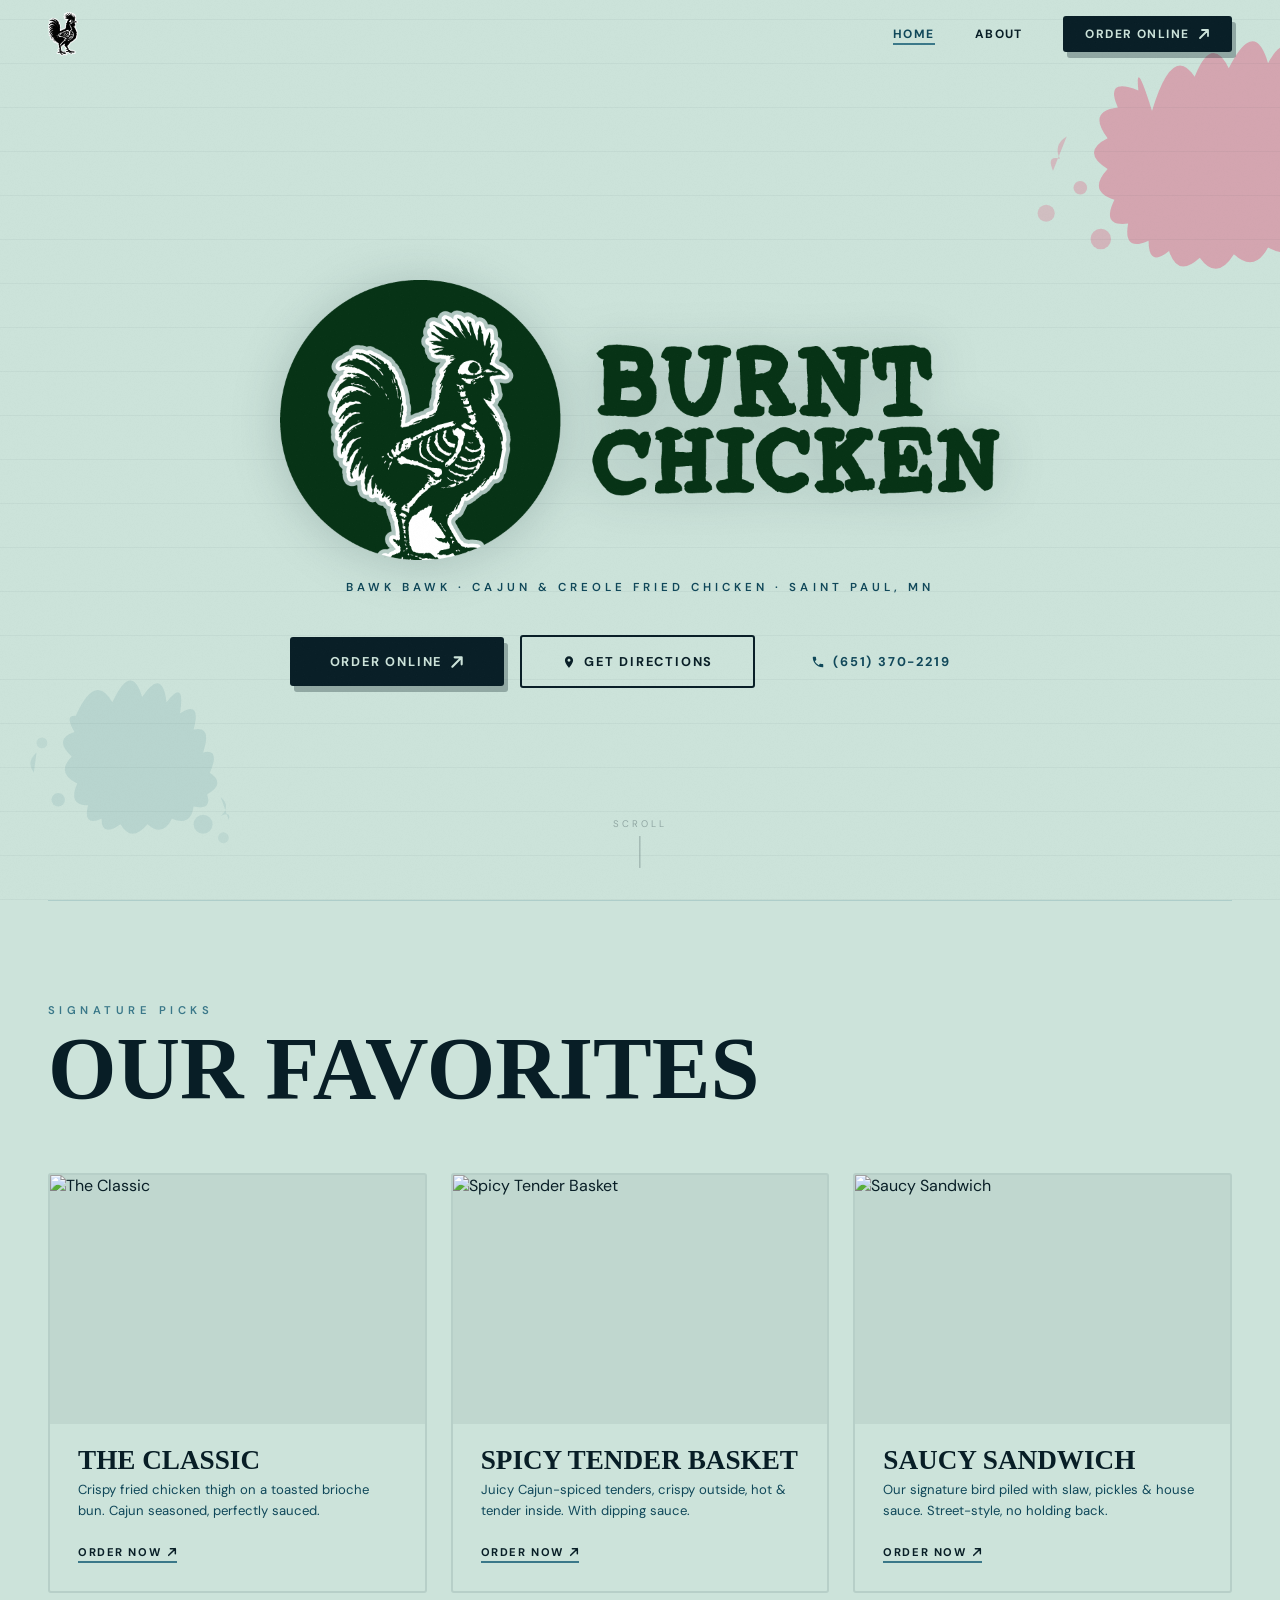
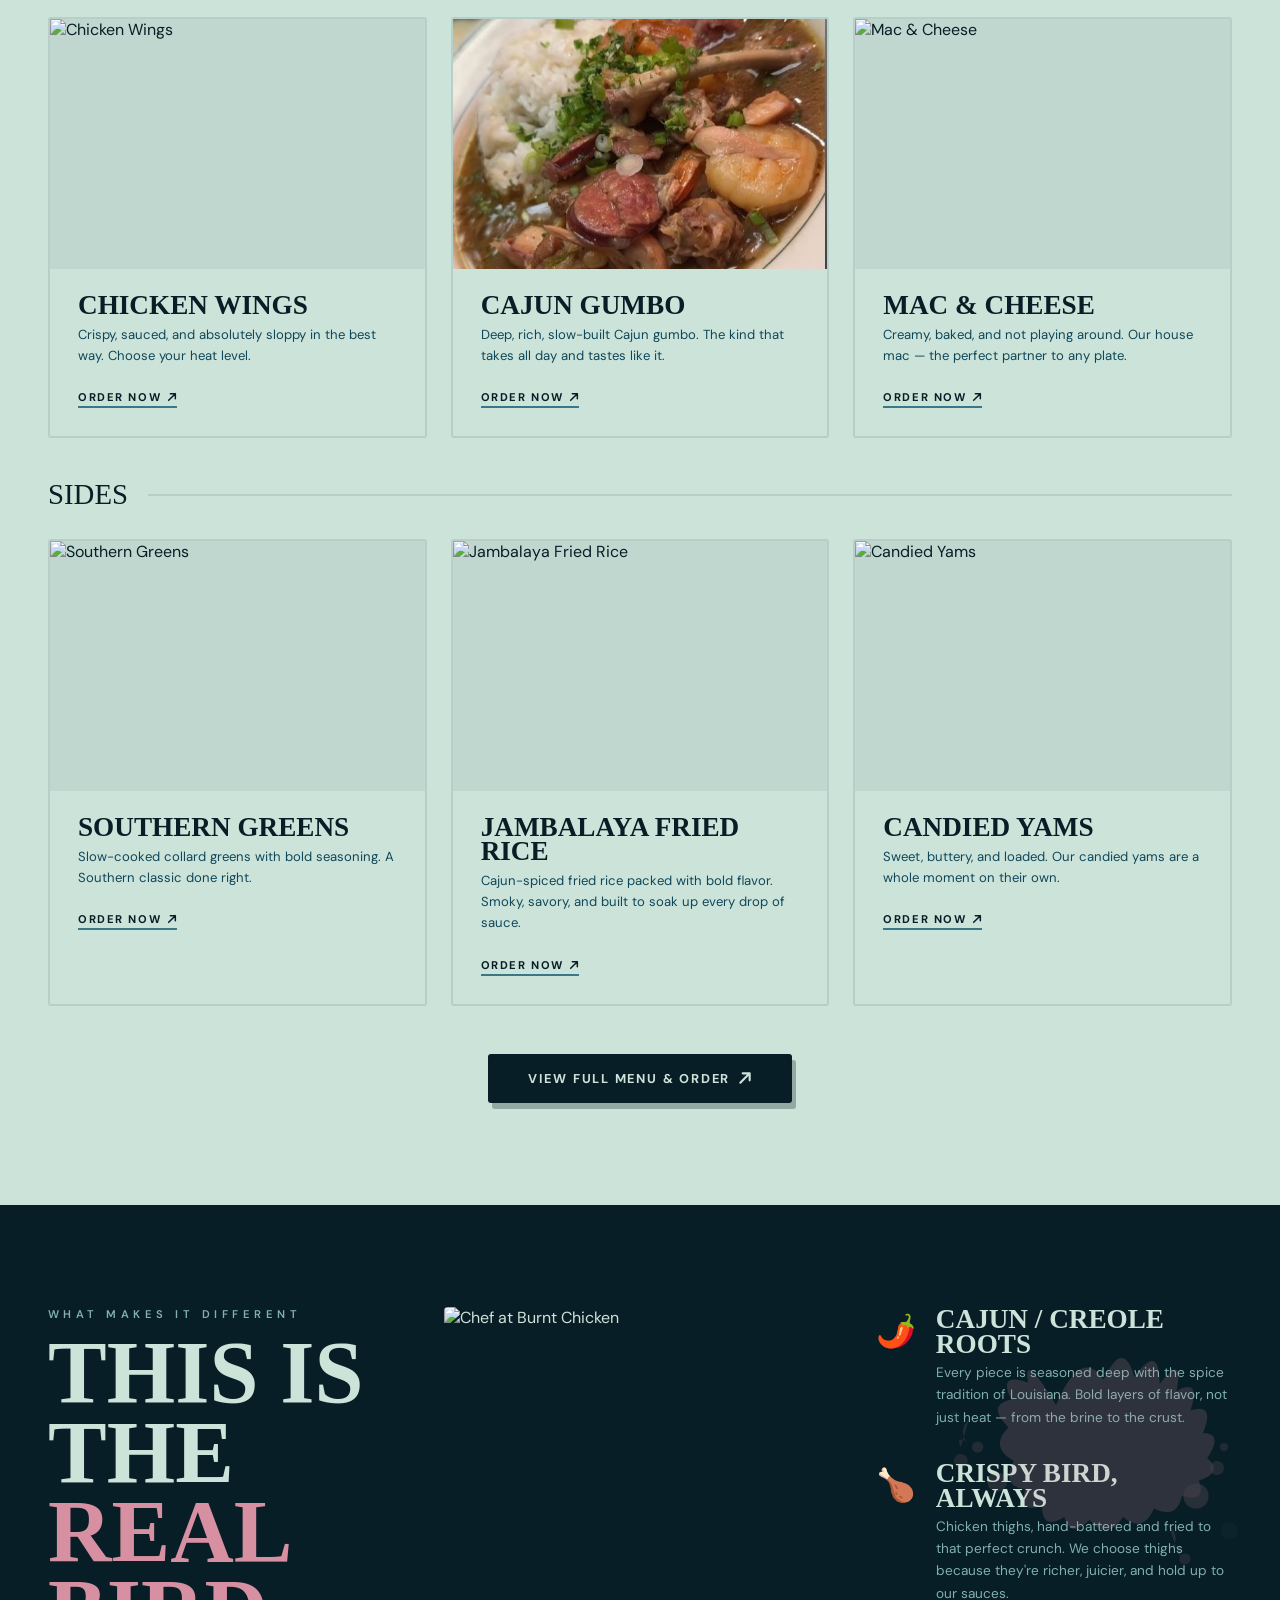
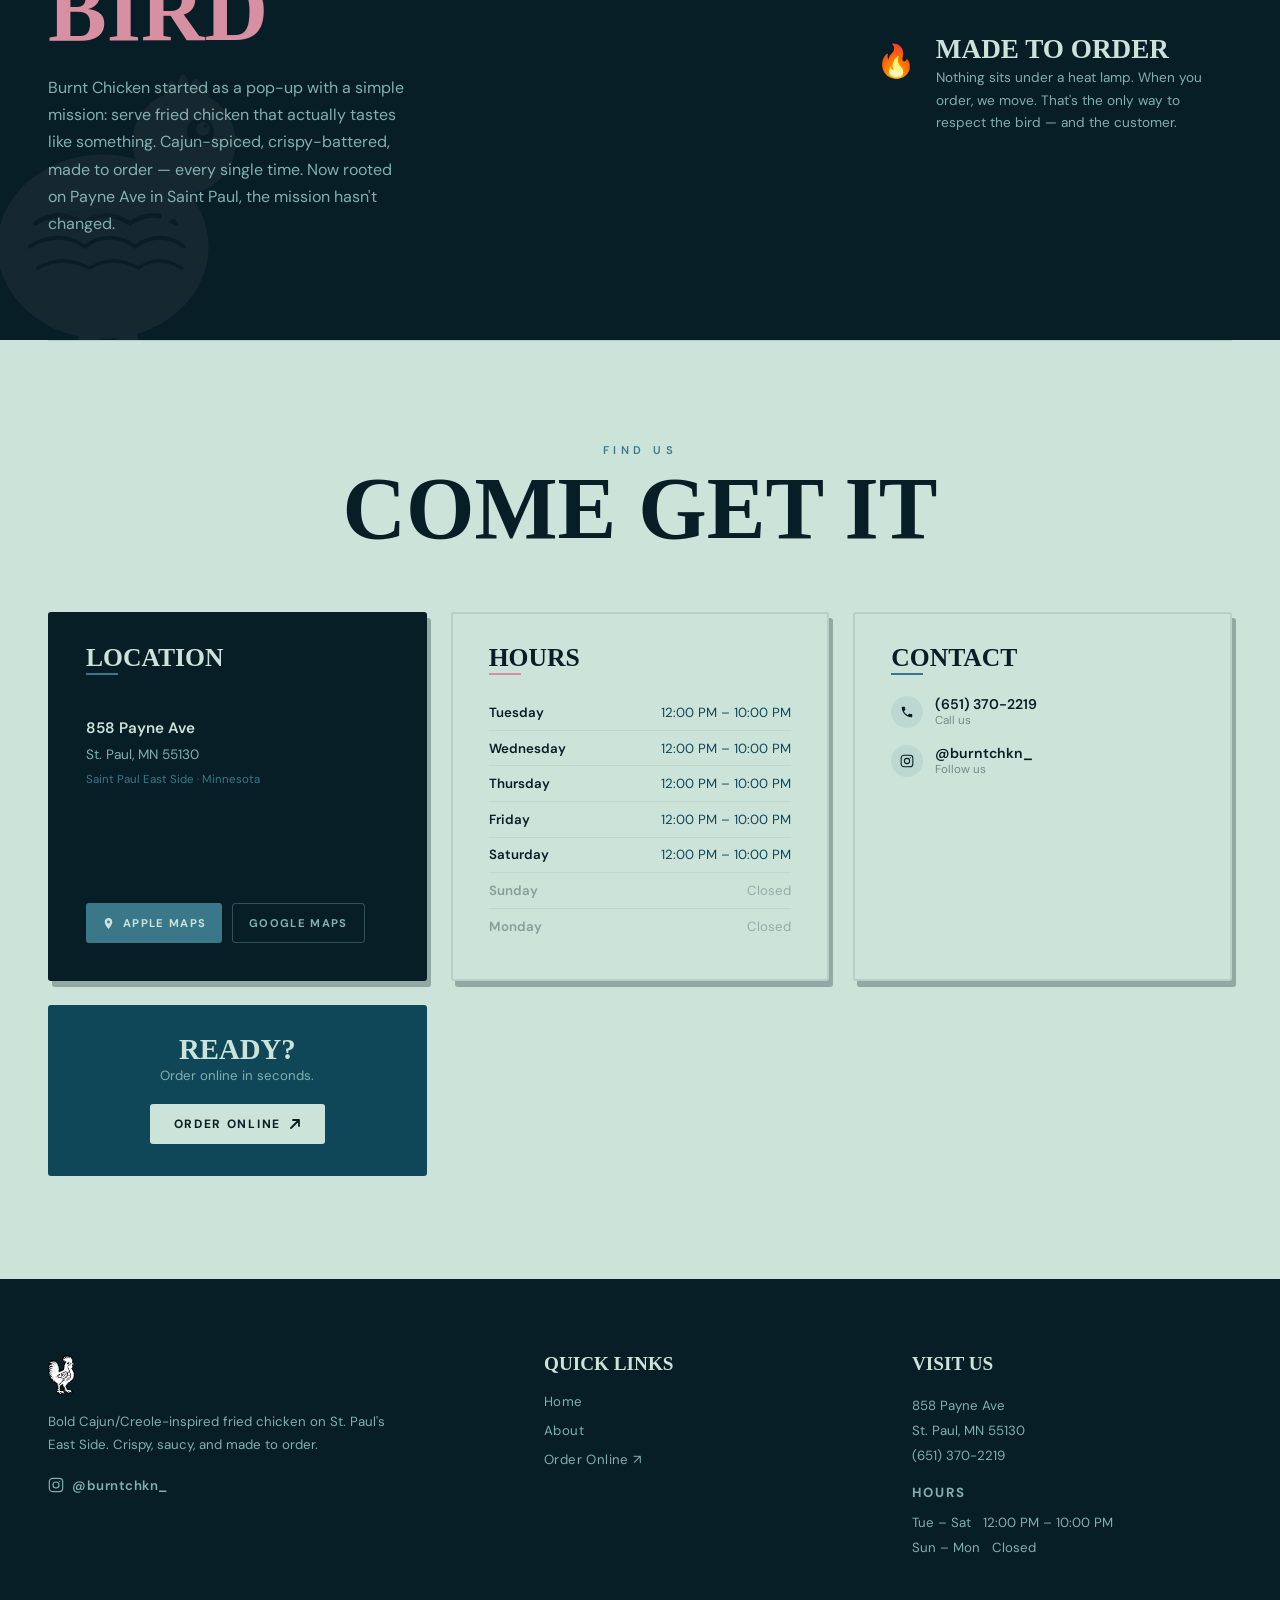
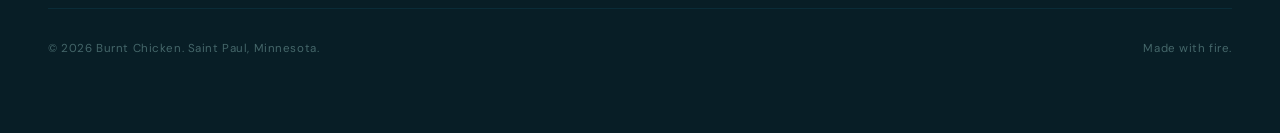
==== index.html @ 7e56224f "move site files to repo root for GitHub Pages Made-with: Cursor" ====
<!DOCTYPE html>
<html lang="en">
<head>
  <meta charset="UTF-8">
  <meta name="viewport" content="width=device-width, initial-scale=1.0">
  <title>Burnt Chicken | Cajun Fried Chicken | St. Paul, MN</title>
  <meta name="description" content="Burnt Chicken serves bold Cajun/Creole-inspired fried chicken, tenders &amp; sandwiches on Payne Ave in Saint Paul, Minnesota. Order online or visit Tue–Sat 12–10 PM.">
  <meta name="keywords" content="fried chicken St Paul, Cajun fried chicken Minnesota, Burnt Chicken restaurant, Payne Ave Saint Paul">
  <meta property="og:title" content="Burnt Chicken | St. Paul, MN">
  <meta property="og:description" content="Bold Cajun/Creole fried chicken, tenders &amp; sandwiches. Payne Ave, Saint Paul, MN. Tue–Sat 12–10 PM.">
  <meta property="og:type" content="website">
  <link rel="canonical" href="https://burntchicken.com/">
  <link rel="icon" href="brand/chicken-icon.svg" type="image/svg+xml">
  <link rel="stylesheet" href="css/styles.css">

  <!-- LocalBusiness structured data -->
  <script type="application/ld+json">
  {
    "@context": "https://schema.org",
    "@type": "Restaurant",
    "name": "Burnt Chicken",
    "description": "Bold Cajun/Creole-inspired fried chicken, tenders, and sandwiches in Saint Paul, Minnesota.",
    "url": "https://burntchicken.com",
    "telephone": "+16513702219",
    "address": {
      "@type": "PostalAddress",
      "streetAddress": "858 Payne Ave",
      "addressLocality": "Saint Paul",
      "addressRegion": "MN",
      "postalCode": "55130",
      "addressCountry": "US"
    },
    "openingHoursSpecification": [
      {
        "@type": "OpeningHoursSpecification",
        "dayOfWeek": ["Tuesday","Wednesday","Thursday","Friday","Saturday"],
        "opens": "12:00",
        "closes": "22:00"
      }
    ],
    "servesCuisine": ["Cajun","Creole","Fried Chicken","Southern"],
    "priceRange": "$$",
    "sameAs": ["https://www.instagram.com/burntchkn_/"],
    "hasMenu": "https://o.spoton.com/BL-3229-C4A0-83FE"
  }
  </script>
</head>
<body>

  <!-- ========================================================
       HEADER
       ======================================================== -->
  <header class="header" id="header">
    <div class="container header__inner">
      <a href="index.html" class="header__logo" aria-label="Burnt Chicken – Home">
        <img src="images/logo.png" alt="Burnt Chicken">
      </a>

      <nav class="header__nav" aria-label="Main navigation">
        <a href="index.html" class="active">Home</a>
        <a href="about.html">About</a>
        <a href="https://o.spoton.com/BL-3229-C4A0-83FE" target="_blank" rel="noopener noreferrer" class="btn btn--primary">
          Order Online
          <svg width="12" height="12" viewBox="0 0 12 12" fill="none" aria-hidden="true">
            <path d="M2 10L10 2M10 2H4M10 2V8" stroke="currentColor" stroke-width="1.8" stroke-linecap="round" stroke-linejoin="round"/>
          </svg>
        </a>
      </nav>

      <button class="header__toggle" id="menuToggle" aria-label="Open menu" aria-expanded="false">
        <span></span><span></span><span></span>
      </button>
    </div>

    <div class="header__mobile" id="mobileMenu" aria-hidden="true">
      <nav>
        <a href="index.html">Home</a>
        <a href="about.html">About</a>
        <a href="https://o.spoton.com/BL-3229-C4A0-83FE" target="_blank" rel="noopener noreferrer" class="btn btn--primary" style="justify-content:center;margin-top:.5rem;">
          Order Online
          <svg width="12" height="12" viewBox="0 0 12 12" fill="none" aria-hidden="true">
            <path d="M2 10L10 2M10 2H4M10 2V8" stroke="currentColor" stroke-width="1.8" stroke-linecap="round" stroke-linejoin="round"/>
          </svg>
        </a>
      </nav>
    </div>
  </header>


  <main>

    <!-- ======================================================
         HERO
         ====================================================== -->
    <section class="hero" id="hero">

      <!--
        OPTIONAL HERO BACKGROUND PHOTO:
        Replace images/hero-bg.svg with your own photo (hero-bg.jpg etc.)
        then uncomment the line below. Adjust opacity in styles.css (.hero__bg-photo).
      -->
      <!-- <img src="images/hero-bg.jpg" alt="" class="hero__bg-photo" aria-hidden="true"> -->

      <img src="brand/splatter-1.svg" alt="" class="hero__splatter-1" aria-hidden="true">
      <img src="brand/splatter-2.svg" alt="" class="hero__splatter-2" aria-hidden="true">
      <img src="brand/chicken-icon.svg" alt="" class="hero__watermark" id="heroWatermark" aria-hidden="true">

      <div class="hero__content">
        <h1 class="hero__headline" id="heroHeadline">
          <img
            src="images/logo%20with%20banner.PNG"
            alt="BURNT CHICKEN"
            class="hero__banner-img"
          >
        </h1>

        <p class="hero__tagline" id="heroTagline">
          Bawk Bawk &middot; Cajun &amp; Creole Fried Chicken &middot; Saint Paul, MN
        </p>

        <div class="hero__ctas" id="heroCtas">
          <a href="https://o.spoton.com/BL-3229-C4A0-83FE" target="_blank" rel="noopener noreferrer" class="btn btn--primary btn--lg">
            Order Online
            <svg width="14" height="14" viewBox="0 0 12 12" fill="none" aria-hidden="true">
              <path d="M2 10L10 2M10 2H4M10 2V8" stroke="currentColor" stroke-width="1.8" stroke-linecap="round" stroke-linejoin="round"/>
            </svg>
          </a>
          <a href="https://maps.apple.com/?address=858+Payne+Ave,+St+Paul,+MN+55130" target="_blank" rel="noopener noreferrer" class="btn btn--outline btn--lg">
            <svg width="14" height="14" viewBox="0 0 24 24" fill="none" aria-hidden="true">
              <path d="M12 2C8.13 2 5 5.13 5 9c0 5.25 7 13 7 13s7-7.75 7-13c0-3.87-3.13-7-7-7zm0 9.5c-1.38 0-2.5-1.12-2.5-2.5s1.12-2.5 2.5-2.5 2.5 1.12 2.5 2.5-1.12 2.5-2.5 2.5z" fill="currentColor"/>
            </svg>
            Get Directions
          </a>
          <a href="tel:+16513702219" class="btn btn--ghost btn--lg">
            <svg width="14" height="14" viewBox="0 0 24 24" fill="none" aria-hidden="true">
              <path d="M6.62 10.79c1.44 2.83 3.76 5.14 6.59 6.59l2.2-2.2c.27-.27.67-.36 1.02-.24 1.12.37 2.33.57 3.57.57.55 0 1 .45 1 1V20c0 .55-.45 1-1 1-9.39 0-17-7.61-17-17 0-.55.45-1 1-1h3.5c.55 0 1 .45 1 1 0 1.25.2 2.45.57 3.57.11.35.03.74-.25 1.02l-2.2 2.2z" fill="currentColor"/>
            </svg>
            (651) 370-2219
          </a>
        </div>
      </div>

      <div class="hero__scroll" aria-hidden="true">
        <span>Scroll</span>
        <div class="hero__scroll-line"></div>
      </div>
    </section>


    <!-- ======================================================
         FEATURED ITEMS
         ====================================================== -->
    <div class="section-sep"></div>
    <section class="featured" id="menu">
      <div class="container">
        <p class="section-label" id="featuredLabel">Signature Picks</p>
        <h2 class="section-title" id="featuredTitle">Our Favorites</h2>

        <div class="cards-grid" id="cardsGrid">

          <article class="item-card">
            <!--
              MENU PHOTO: Replace images/menu-classic.svg with your real photo.
              e.g. <img src="images/menu-classic.jpg" ...>
              When an image is present, the colour band and emoji hide automatically.
            -->
            <img src="images/sandwhich.jpeg" alt="The Classic" class="item-card__img">
            <div class="item-card__band" style="background:#0F4759"></div>
            <div class="item-card__body">
              <span class="item-card__emoji">🍗</span>
              <h3 class="item-card__name">The Classic</h3>
              <p class="item-card__desc">Crispy fried chicken thigh on a toasted brioche bun. Cajun seasoned, perfectly sauced.</p>
              <a href="https://o.spoton.com/BL-3229-C4A0-83FE" target="_blank" rel="noopener noreferrer" class="item-card__cta">
                Order Now
                <svg width="10" height="10" viewBox="0 0 12 12" fill="none" aria-hidden="true">
                  <path d="M2 10L10 2M10 2H4M10 2V8" stroke="currentColor" stroke-width="1.8" stroke-linecap="round" stroke-linejoin="round"/>
                </svg>
              </a>
            </div>
          </article>

          <article class="item-card">
            <!-- MENU PHOTO: Replace with images/menu-tenders.jpg -->
            <img src="images/tenders.JPG" alt="Spicy Tender Basket" class="item-card__img">
            <div class="item-card__band" style="background:#3A7889"></div>
            <div class="item-card__body">
              <span class="item-card__emoji">🔥</span>
              <h3 class="item-card__name">Spicy Tender Basket</h3>
              <p class="item-card__desc">Juicy Cajun-spiced tenders, crispy outside, hot &amp; tender inside. With dipping sauce.</p>
              <a href="https://o.spoton.com/BL-3229-C4A0-83FE" target="_blank" rel="noopener noreferrer" class="item-card__cta">
                Order Now
                <svg width="10" height="10" viewBox="0 0 12 12" fill="none" aria-hidden="true">
                  <path d="M2 10L10 2M10 2H4M10 2V8" stroke="currentColor" stroke-width="1.8" stroke-linecap="round" stroke-linejoin="round"/>
                </svg>
              </a>
            </div>
          </article>

          <article class="item-card">
            <!-- MENU PHOTO: Replace with images/menu-sandwich.jpg -->
            <img src="images/sandwhch.jpeg" alt="Saucy Sandwich" class="item-card__img">
            <div class="item-card__band" style="background:#081E26"></div>
            <div class="item-card__body">
              <span class="item-card__emoji">🥪</span>
              <h3 class="item-card__name">Saucy Sandwich</h3>
              <p class="item-card__desc">Our signature bird piled with slaw, pickles &amp; house sauce. Street-style, no holding back.</p>
              <a href="https://o.spoton.com/BL-3229-C4A0-83FE" target="_blank" rel="noopener noreferrer" class="item-card__cta">
                Order Now
                <svg width="10" height="10" viewBox="0 0 12 12" fill="none" aria-hidden="true">
                  <path d="M2 10L10 2M10 2H4M10 2V8" stroke="currentColor" stroke-width="1.8" stroke-linecap="round" stroke-linejoin="round"/>
                </svg>
              </a>
            </div>
          </article>

          <article class="item-card">
            <!-- MENU PHOTO: Replace with images/menu-combo.jpg -->
            <img src="images/chickenWings.JPG" alt="Chicken Wings" class="item-card__img">
            <div class="item-card__band" style="background:#81B0AE"></div>
            <div class="item-card__body">
              <span class="item-card__emoji">🍽️</span>
              <h3 class="item-card__name">Chicken Wings</h3>
              <p class="item-card__desc">Crispy, sauced, and absolutely sloppy in the best way. Choose your heat level.</p>
              <a href="https://o.spoton.com/BL-3229-C4A0-83FE" target="_blank" rel="noopener noreferrer" class="item-card__cta">
                Order Now
                <svg width="10" height="10" viewBox="0 0 12 12" fill="none" aria-hidden="true">
                  <path d="M2 10L10 2M10 2H4M10 2V8" stroke="currentColor" stroke-width="1.8" stroke-linecap="round" stroke-linejoin="round"/>
                </svg>
              </a>
            </div>
          </article>

          <article class="item-card">
            <!-- MENU PHOTO: Replace with images/menu-hot-honey.jpg -->
            <img src="images/gumbo.jpg" alt="Cajun Gumbo" class="item-card__img">
            <div class="item-card__band" style="background:#D790A2"></div>
            <div class="item-card__body">
              <span class="item-card__emoji">🍯</span>
              <h3 class="item-card__name">Cajun Gumbo</h3>
              <p class="item-card__desc">Deep, rich, slow-built Cajun gumbo. The kind that takes all day and tastes like it.</p>
              <a href="https://o.spoton.com/BL-3229-C4A0-83FE" target="_blank" rel="noopener noreferrer" class="item-card__cta">
                Order Now
                <svg width="10" height="10" viewBox="0 0 12 12" fill="none" aria-hidden="true">
                  <path d="M2 10L10 2M10 2H4M10 2V8" stroke="currentColor" stroke-width="1.8" stroke-linecap="round" stroke-linejoin="round"/>
                </svg>
              </a>
            </div>
          </article>

          <article class="item-card">
            <!-- MENU PHOTO: Replace with images/menu-cajun-bomb.jpg -->
            <img src="images/mac%20and%20cheese.JPG" alt="Mac & Cheese" class="item-card__img">
            <div class="item-card__band" style="background:#0F4759"></div>
            <div class="item-card__body">
              <span class="item-card__emoji">🧀</span>
              <h3 class="item-card__name">Mac &amp; Cheese</h3>
              <p class="item-card__desc">Creamy, baked, and not playing around. Our house mac — the perfect partner to any plate.</p>
              <a href="https://o.spoton.com/BL-3229-C4A0-83FE" target="_blank" rel="noopener noreferrer" class="item-card__cta">
                Order Now
                <svg width="10" height="10" viewBox="0 0 12 12" fill="none" aria-hidden="true">
                  <path d="M2 10L10 2M10 2H4M10 2V8" stroke="currentColor" stroke-width="1.8" stroke-linecap="round" stroke-linejoin="round"/>
                </svg>
              </a>
            </div>
          </article>

          <!-- ---- Sides divider ---- -->
          <div class="cards-divider">
            <span class="cards-divider__label">Sides</span>
            <div class="cards-divider__line"></div>
          </div>

          <article class="item-card">
            <img src="images/greens.jpeg" alt="Southern Greens" class="item-card__img">
            <div class="item-card__band" style="background:#3A7889"></div>
            <div class="item-card__body">
              <span class="item-card__emoji">🥬</span>
              <h3 class="item-card__name">Southern Greens</h3>
              <p class="item-card__desc">Slow-cooked collard greens with bold seasoning. A Southern classic done right.</p>
              <a href="https://o.spoton.com/BL-3229-C4A0-83FE" target="_blank" rel="noopener noreferrer" class="item-card__cta">
                Order Now
                <svg width="10" height="10" viewBox="0 0 12 12" fill="none" aria-hidden="true">
                  <path d="M2 10L10 2M10 2H4M10 2V8" stroke="currentColor" stroke-width="1.8" stroke-linecap="round" stroke-linejoin="round"/>
                </svg>
              </a>
            </div>
          </article>

          <article class="item-card">
            <img src="images/rice.JPG" alt="Jambalaya Fried Rice" class="item-card__img">
            <div class="item-card__band" style="background:#81B0AE"></div>
            <div class="item-card__body">
              <span class="item-card__emoji">🍚</span>
              <h3 class="item-card__name">Jambalaya Fried Rice</h3>
              <p class="item-card__desc">Cajun-spiced fried rice packed with bold flavor. Smoky, savory, and built to soak up every drop of sauce.</p>
              <a href="https://o.spoton.com/BL-3229-C4A0-83FE" target="_blank" rel="noopener noreferrer" class="item-card__cta">
                Order Now
                <svg width="10" height="10" viewBox="0 0 12 12" fill="none" aria-hidden="true">
                  <path d="M2 10L10 2M10 2H4M10 2V8" stroke="currentColor" stroke-width="1.8" stroke-linecap="round" stroke-linejoin="round"/>
                </svg>
              </a>
            </div>
          </article>

          <article class="item-card">
            <img src="images/yams.jpeg" alt="Candied Yams" class="item-card__img">
            <div class="item-card__band" style="background:#D790A2"></div>
            <div class="item-card__body">
              <span class="item-card__emoji">🍠</span>
              <h3 class="item-card__name">Candied Yams</h3>
              <p class="item-card__desc">Sweet, buttery, and loaded. Our candied yams are a whole moment on their own.</p>
              <a href="https://o.spoton.com/BL-3229-C4A0-83FE" target="_blank" rel="noopener noreferrer" class="item-card__cta">
                Order Now
                <svg width="10" height="10" viewBox="0 0 12 12" fill="none" aria-hidden="true">
                  <path d="M2 10L10 2M10 2H4M10 2V8" stroke="currentColor" stroke-width="1.8" stroke-linecap="round" stroke-linejoin="round"/>
                </svg>
              </a>
            </div>
          </article>

        </div>

        <div class="featured__cta-wrap">
          <a href="https://o.spoton.com/BL-3229-C4A0-83FE" target="_blank" rel="noopener noreferrer" class="btn btn--primary btn--lg">
            View Full Menu &amp; Order
            <svg width="14" height="14" viewBox="0 0 12 12" fill="none" aria-hidden="true">
              <path d="M2 10L10 2M10 2H4M10 2V8" stroke="currentColor" stroke-width="1.8" stroke-linecap="round" stroke-linejoin="round"/>
            </svg>
          </a>
        </div>
      </div>
    </section>


    <!-- ======================================================
         VIBE SECTION
         ====================================================== -->
    <section class="vibe" id="vibe">
      <img src="brand/splatter-3.svg" alt="" class="vibe__splatter" aria-hidden="true">
      <img src="brand/chicken-icon.svg" alt="" class="vibe__watermark" aria-hidden="true">

      <div class="container">
        <div class="vibe__grid">
          <!-- Left: text -->
          <div id="vibeLeft">
            <p class="section-label vibe__label">What Makes It Different</p>
            <h2 class="vibe__headline">
              This Is The<br><em>Real Bird</em>
            </h2>
            <p class="vibe__intro">
              Burnt Chicken started as a pop-up with a simple mission: serve fried chicken that
              actually tastes like something. Cajun-spiced, crispy-battered, made to order —
              every single time. Now rooted on Payne Ave in Saint Paul, the mission hasn't changed.
            </p>
          </div>

          <!-- Center: chef photo -->
          <div class="vibe__photo-wrap">
            <img
              src="images/chef2.JPG"
              alt="Chef at Burnt Chicken"
              class="vibe__photo"
            >
          </div>

          <!-- Right: feature items -->
          <div class="vibe__items" id="vibeItems">
            <div class="vibe__item">
              <span class="vibe__item-icon">🌶️</span>
              <div>
                <h3 class="vibe__item-title">Cajun / Creole Roots</h3>
                <p class="vibe__item-text">Every piece is seasoned deep with the spice tradition of Louisiana. Bold layers of flavor, not just heat — from the brine to the crust.</p>
              </div>
            </div>
            <div class="vibe__item">
              <span class="vibe__item-icon">🍗</span>
              <div>
                <h3 class="vibe__item-title">Crispy Bird, Always</h3>
                <p class="vibe__item-text">Chicken thighs, hand-battered and fried to that perfect crunch. We choose thighs because they're richer, juicier, and hold up to our sauces.</p>
              </div>
            </div>
            <div class="vibe__item">
              <span class="vibe__item-icon">🔥</span>
              <div>
                <h3 class="vibe__item-title">Made to Order</h3>
                <p class="vibe__item-text">Nothing sits under a heat lamp. When you order, we move. That's the only way to respect the bird — and the customer.</p>
              </div>
            </div>
          </div>
        </div>
      </div>
    </section>


    <!-- ======================================================
         LOCATION / HOURS / CONTACT
         ====================================================== -->
    <div class="section-sep"></div>
    <section class="location" id="location">
      <div class="container">
        <div class="location__title-wrap" id="locationTitle">
          <p class="section-label">Find Us</p>
          <h2 class="section-title">Come Get It</h2>
        </div>

        <div class="location__grid" id="locationGrid">

          <!-- Address card -->
          <div class="loc-card loc-card--dark">
            <div>
              <h3 class="loc-card__title">Location</h3>
              <div class="loc-card__rule" style="background:var(--teal)"></div>
            </div>
            <address>
              <p class="bold">858 Payne Ave</p>
              <p>St. Paul, MN 55130</p>
              <small>Saint Paul East Side &middot; Minnesota</small>
            </address>
            <div class="loc-card__map-btns">
              <a href="https://maps.apple.com/?address=858+Payne+Ave,+St+Paul,+MN+55130" target="_blank" rel="noopener noreferrer" class="map-btn map-btn--teal">
                <svg width="13" height="13" viewBox="0 0 24 24" fill="none" aria-hidden="true">
                  <path d="M12 2C8.13 2 5 5.13 5 9c0 5.25 7 13 7 13s7-7.75 7-13c0-3.87-3.13-7-7-7zm0 9.5c-1.38 0-2.5-1.12-2.5-2.5s1.12-2.5 2.5-2.5 2.5 1.12 2.5 2.5-1.12 2.5-2.5 2.5z" fill="currentColor"/>
                </svg>
                Apple Maps
              </a>
              <a href="https://www.google.com/maps/search/858+Payne+Ave+St+Paul+MN+55130" target="_blank" rel="noopener noreferrer" class="map-btn map-btn--outline">
                Google Maps
              </a>
            </div>
          </div>

          <!-- Hours card -->
          <div class="loc-card">
            <h3 class="loc-card__title">Hours</h3>
            <div class="loc-card__rule loc-card__rule--pink"></div>
            <ul class="hours-list">
              <li><span class="day">Tuesday</span>    <span class="time">12:00 PM – 10:00 PM</span></li>
              <li><span class="day">Wednesday</span>  <span class="time">12:00 PM – 10:00 PM</span></li>
              <li><span class="day">Thursday</span>   <span class="time">12:00 PM – 10:00 PM</span></li>
              <li><span class="day">Friday</span>     <span class="time">12:00 PM – 10:00 PM</span></li>
              <li><span class="day">Saturday</span>   <span class="time">12:00 PM – 10:00 PM</span></li>
              <li><span class="day closed">Sunday</span>   <span class="time closed">Closed</span></li>
              <li><span class="day closed">Monday</span>   <span class="time closed">Closed</span></li>
            </ul>
          </div>

          <!-- Contact + Order CTA -->
          <div class="location__col-right">
            <div class="loc-card">
              <h3 class="loc-card__title">Contact</h3>
              <div class="loc-card__rule loc-card__rule--teal"></div>
              <div class="contact-links">
                <a href="tel:+16513702219" class="contact-link">
                  <span class="contact-link__icon">
                    <svg width="14" height="14" viewBox="0 0 24 24" fill="none" aria-hidden="true">
                      <path d="M6.62 10.79c1.44 2.83 3.76 5.14 6.59 6.59l2.2-2.2c.27-.27.67-.36 1.02-.24 1.12.37 2.33.57 3.57.57.55 0 1 .45 1 1V20c0 .55-.45 1-1 1-9.39 0-17-7.61-17-17 0-.55.45-1 1-1h3.5c.55 0 1 .45 1 1 0 1.25.2 2.45.57 3.57.11.35.03.74-.25 1.02l-2.2 2.2z" fill="currentColor"/>
                    </svg>
                  </span>
                  <div>
                    <p class="contact-link__name">(651) 370-2219</p>
                    <p class="contact-link__sub">Call us</p>
                  </div>
                </a>
                <a href="https://www.instagram.com/burntchkn_/" target="_blank" rel="noopener noreferrer" class="contact-link contact-link--ig">
                  <span class="contact-link__icon">
                    <svg width="14" height="14" viewBox="0 0 24 24" fill="none" aria-hidden="true">
                      <rect x="2" y="2" width="20" height="20" rx="5" stroke="currentColor" stroke-width="1.8"/>
                      <circle cx="12" cy="12" r="4.5" stroke="currentColor" stroke-width="1.8"/>
                      <circle cx="17.5" cy="6.5" r="1" fill="currentColor"/>
                    </svg>
                  </span>
                  <div>
                    <p class="contact-link__name">@burntchkn_</p>
                    <p class="contact-link__sub">Follow us</p>
                  </div>
                </a>
              </div>
            </div>

            <div class="ready-card">
              <h3>Ready?</h3>
              <p>Order online in seconds.</p>
              <a href="https://o.spoton.com/BL-3229-C4A0-83FE" target="_blank" rel="noopener noreferrer" class="btn--paper">
                Order Online
                <svg width="12" height="12" viewBox="0 0 12 12" fill="none" aria-hidden="true">
                  <path d="M2 10L10 2M10 2H4M10 2V8" stroke="currentColor" stroke-width="1.8" stroke-linecap="round" stroke-linejoin="round"/>
                </svg>
              </a>
            </div>
          </div>

        </div>
      </div>
    </section>

  </main>


  <!-- ========================================================
       FOOTER
       ======================================================== -->
  <footer class="footer">
    <div class="container">
      <div class="footer__grid">
        <!-- Brand -->
        <div>
          <div class="footer__logo">
            <img src="images/logo.png" alt="Burnt Chicken" style="filter:invert(1);height:40px;width:auto;max-width:120px;">
          </div>
          <p class="footer__desc">Bold Cajun/Creole-inspired fried chicken on St. Paul's East Side. Crispy, saucy, and made to order.</p>
          <a href="https://www.instagram.com/burntchkn_/" target="_blank" rel="noopener noreferrer" class="footer__ig">
            <svg width="16" height="16" viewBox="0 0 24 24" fill="none" aria-hidden="true">
              <rect x="2" y="2" width="20" height="20" rx="5" stroke="currentColor" stroke-width="1.8"/>
              <circle cx="12" cy="12" r="4.5" stroke="currentColor" stroke-width="1.8"/>
              <circle cx="17.5" cy="6.5" r="1" fill="currentColor"/>
            </svg>
            @burntchkn_
          </a>
        </div>

        <!-- Quick Links -->
        <div>
          <h3 class="footer__col-title">Quick Links</h3>
          <nav class="footer__links">
            <a href="index.html">Home</a>
            <a href="about.html">About</a>
            <a href="https://o.spoton.com/BL-3229-C4A0-83FE" target="_blank" rel="noopener noreferrer">Order Online ↗</a>
          </nav>
        </div>

        <!-- Visit Us -->
        <div>
          <h3 class="footer__col-title">Visit Us</h3>
          <address class="footer__address">
            <p>858 Payne Ave</p>
            <p>St. Paul, MN 55130</p>
            <p><a href="tel:+16513702219">(651) 370-2219</a></p>
            <p class="footer__hours-label">Hours</p>
            <p>Tue – Sat &nbsp; 12:00 PM – 10:00 PM</p>
            <p>Sun – Mon &nbsp; Closed</p>
          </address>
        </div>
      </div>

      <div class="footer__bottom">
        <p>&copy; <span id="year"></span> Burnt Chicken. Saint Paul, Minnesota.</p>
        <p>Made with fire.</p>
      </div>
    </div>
  </footer>


  <!-- Mobile sticky Order CTA (hidden on desktop via CSS) -->
  <div class="sticky-order" id="stickyOrder">
    <a href="https://o.spoton.com/BL-3229-C4A0-83FE" target="_blank" rel="noopener noreferrer">
      Order Online
      <svg width="14" height="14" viewBox="0 0 12 12" fill="none" aria-hidden="true">
        <path d="M2 10L10 2M10 2H4M10 2V8" stroke="currentColor" stroke-width="1.8" stroke-linecap="round" stroke-linejoin="round"/>
      </svg>
    </a>
  </div>


  <!-- Scripts (CDN) -->
  <script src="https://cdnjs.cloudflare.com/ajax/libs/gsap/3.12.5/gsap.min.js"></script>
  <script src="https://cdnjs.cloudflare.com/ajax/libs/gsap/3.12.5/ScrollTrigger.min.js"></script>
  <script src="https://cdn.jsdelivr.net/npm/lenis@1.1.14/dist/lenis.min.js"></script>
  <script src="js/main.js"></script>

</body>
</html>
---- css/styles.css ----
/* ============================================================
   BURNT CHICKEN — styles.css
   Brand palette, base styles, all components
   ============================================================ */

@import url('https://fonts.googleapis.com/css2?family=Permanent+Marker&family=DM+Sans:wght@400;500;600;700&display=swap');

/* ---- Tokens ------------------------------------------------ */
:root {
  --ink:        #081E26;
  --paper:      #CCE3DA;
  --teal-light: #81B0AE;
  --teal:       #3A7889;
  --teal-dark:  #0F4759;
  --pink:       #D790A2;

  --font-display: 'Permanent Marker', cursive;
  --font-sans:    'DM Sans', system-ui, sans-serif;

  --shadow-sm:  4px 6px 0 rgba(8,30,38,.30);
  --shadow-md:  6px 8px 0 rgba(8,30,38,.22);

  --radius:     3px;
  --max-w:      1280px;
  --ease:       cubic-bezier(.25,.46,.45,.94);
}

/* ---- Reset ------------------------------------------------- */
*, *::before, *::after { box-sizing: border-box; margin: 0; padding: 0; }
html { scroll-behavior: auto; }
img, svg { display: block; max-width: 100%; }
a { color: inherit; text-decoration: none; }
ul { list-style: none; }
address { font-style: normal; }
button { border: none; background: none; cursor: pointer; font: inherit; }

/* ---- Base -------------------------------------------------- */
body {
  background-color: var(--paper);
  color: var(--ink);
  font-family: var(--font-sans);
  -webkit-font-smoothing: antialiased;
  overflow-x: hidden;
  position: relative;
}

/* Paper grain overlay */
body::before {
  content: '';
  position: fixed;
  inset: 0;
  background-image: url("data:image/svg+xml,%3Csvg xmlns='http://www.w3.org/2000/svg' width='300' height='300'%3E%3Cfilter id='n'%3E%3CfeTurbulence type='fractalNoise' baseFrequency='.85' numOctaves='4' stitchTiles='stitch'/%3E%3CfeColorMatrix type='saturate' values='0'/%3E%3C/filter%3E%3Crect width='300' height='300' filter='url(%23n)' opacity='.04'/%3E%3C/svg%3E");
  background-repeat: repeat;
  pointer-events: none;
  z-index: 9999;
  opacity: .5;
}

h1, h2, h3, h4 {
  font-family: var(--font-display);
  text-transform: uppercase;
  line-height: .9;
}

/* ---- Layout helpers --------------------------------------- */
.container {
  width: 100%;
  max-width: var(--max-w);
  margin-inline: auto;
  padding-inline: clamp(1.5rem, 5vw, 3rem);
}

.section-sep {
  height: 1px;
  background: rgba(58,120,137,.2);
  margin-inline: clamp(1.5rem, 5vw, 3rem);
}

/* ---- Scrollbar -------------------------------------------- */
::-webkit-scrollbar { width: 8px; }
::-webkit-scrollbar-track { background: var(--paper); }
::-webkit-scrollbar-thumb { background: var(--teal); border-radius: 4px; }
::-webkit-scrollbar-thumb:hover { background: var(--teal-dark); }

/* ---- Reduced-motion --------------------------------------- */
@media (prefers-reduced-motion: reduce) {
  *, *::before, *::after {
    animation-duration: .01ms !important;
    transition-duration: .01ms !important;
  }
}

/* ============================================================
   HEADER
   ============================================================ */
.header {
  position: fixed;
  top: 0; left: 0; right: 0;
  z-index: 100;
  transition: background .3s var(--ease), box-shadow .3s var(--ease);
}
.header.scrolled {
  background: rgba(204,227,218,.96);
  backdrop-filter: blur(8px);
  box-shadow: var(--shadow-sm);
  border-bottom: 1px solid rgba(58,120,137,.18);
}
.header__inner {
  display: flex;
  align-items: center;
  justify-content: space-between;
  height: 68px;
}
.header__logo {
  display: flex;
  align-items: center;
  gap: .75rem;
  flex-shrink: 0;
}
.header__logo img {
  height: 44px;
  width: auto;
  max-width: 140px;
  object-fit: contain;
  transition: transform .3s var(--ease);
}
.header__logo:hover img { transform: rotate(-6deg); }
.header__logo-text {
  font-family: var(--font-display);
  font-size: 1.3rem;
  color: var(--ink);
  text-transform: uppercase;
}
.header__nav {
  display: flex;
  align-items: center;
  gap: 2.5rem;
}
.header__nav a {
  font-family: var(--font-sans);
  font-weight: 700;
  font-size: .75rem;
  letter-spacing: .12em;
  text-transform: uppercase;
  color: var(--ink);
  position: relative;
  transition: color .2s;
}
.header__nav a::after {
  content: '';
  position: absolute;
  bottom: -3px; left: 0;
  height: 2px;
  width: 0;
  background: var(--teal);
  transition: width .2s var(--ease);
}
.header__nav a:hover { color: var(--teal); }
.header__nav a:hover::after,
.header__nav a.active::after { width: 100%; }
.header__nav a.active { color: var(--teal-dark); }

/* Prevent nav-link overrides from leaking into the CTA button */
.header__nav .btn--primary {
  color: var(--paper);
}
.header__nav .btn--primary::after {
  display: none;
}

/* Toggle */
.header__toggle {
  display: none;
  flex-direction: column;
  gap: 5px;
  padding: .5rem;
}
.header__toggle span {
  display: block;
  width: 24px;
  height: 2px;
  background: var(--ink);
  transition: transform .3s, opacity .3s;
}
.header__toggle.open span:nth-child(1) { transform: rotate(45deg) translate(5px,5px); }
.header__toggle.open span:nth-child(2) { opacity: 0; }
.header__toggle.open span:nth-child(3) { transform: rotate(-45deg) translate(5px,-5px); }

/* Mobile menu */
.header__mobile {
  background: rgba(204,227,218,.98);
  backdrop-filter: blur(8px);
  border-top: 1px solid rgba(58,120,137,.18);
  overflow: hidden;
  max-height: 0;
  transition: max-height .35s var(--ease);
}
.header__mobile.open { max-height: 320px; }
.header__mobile nav {
  display: flex;
  flex-direction: column;
  gap: 1rem;
  padding: 1.5rem clamp(1.5rem, 5vw, 3rem);
}
.header__mobile nav a {
  font-weight: 700;
  font-size: .875rem;
  letter-spacing: .1em;
  text-transform: uppercase;
  color: var(--ink);
  transition: color .2s;
}
.header__mobile nav a:hover { color: var(--teal); }

/* ---- Button base ------------------------------------------ */
.btn {
  display: inline-flex;
  align-items: center;
  gap: .5rem;
  font-family: var(--font-sans);
  font-weight: 700;
  font-size: .75rem;
  letter-spacing: .14em;
  text-transform: uppercase;
  border-radius: var(--radius);
  transition: background .2s, transform .2s, box-shadow .2s, color .2s, border-color .2s;
  cursor: pointer;
  white-space: nowrap;
}
.btn:active { transform: translateY(0) !important; }

.btn--primary {
  background: var(--ink);
  color: var(--paper);
  padding: .65rem 1.4rem;
  box-shadow: var(--shadow-sm);
}
.btn--primary:hover {
  background: var(--teal-dark);
  transform: translateY(-2px);
  box-shadow: var(--shadow-md);
}

.btn--outline {
  background: transparent;
  color: var(--ink);
  border: 2px solid var(--ink);
  padding: .6rem 1.4rem;
}
.btn--outline:hover {
  background: var(--ink);
  color: var(--paper);
  transform: translateY(-2px);
}

.btn--ghost {
  background: transparent;
  color: var(--teal-dark);
  padding: .6rem 1rem;
}
.btn--ghost:hover { color: var(--teal); }

.btn--lg {
  font-size: .8rem;
  padding: 1rem 2.5rem;
}

.btn svg { flex-shrink: 0; }

/* ============================================================
   HERO
   ============================================================ */
.hero {
  position: relative;
  min-height: 100svh;
  display: flex;
  flex-direction: column;
  align-items: center;
  justify-content: center;
  overflow: hidden;
  background: var(--paper);
  padding-top: 68px;
}

/* Horizontal rule grain lines */
.hero::after {
  content: '';
  position: absolute;
  inset: 0;
  pointer-events: none;
  background-image: repeating-linear-gradient(
    0deg,
    rgba(8,30,38,.04) 0, rgba(8,30,38,.04) 1px,
    transparent 1px, transparent 44px
  );
}

.hero__splatter-1 {
  position: absolute;
  top: 0; right: 0;
  width: clamp(18rem,40vw,32rem);
  aspect-ratio: 1;
  pointer-events: none;
  transform: translate(25%, -15%);
}
.hero__splatter-2 {
  position: absolute;
  bottom: 0; left: 0;
  width: clamp(14rem,30vw,22rem);
  aspect-ratio: 1;
  pointer-events: none;
  transform: translate(-25%, 10%);
  opacity: .65;
}
.hero__watermark {
  position: absolute;
  top: 88px; left: clamp(1.5rem,5vw,3rem);
  width: 88px;
  aspect-ratio: 1;
  opacity: .1;
  pointer-events: none;
  display: none;
}

.hero__content {
  position: relative;
  z-index: 2;
  text-align: center;
  padding-inline: 1.5rem;
  max-width: 900px;
  width: 100%;
}
.hero__icon {
  width: clamp(5rem,12vw,8rem);
  aspect-ratio: 1;
  margin: 0 auto 1.5rem;
  object-fit: contain;
}
.hero__headline {
  font-size: clamp(4rem,16vw,12rem);
  letter-spacing: -.02em;
  color: var(--ink);
  line-height: .88;
  margin-bottom: 1.25rem;
}
.hero__tagline {
  font-family: var(--font-sans);
  font-weight: 600;
  font-size: clamp(.65rem,.9vw,.8rem);
  letter-spacing: .35em;
  text-transform: uppercase;
  color: var(--teal-dark);
  margin-bottom: 2.5rem;
}
.hero__ctas {
  display: flex;
  flex-wrap: wrap;
  align-items: center;
  justify-content: center;
  gap: 1rem;
}

/* Scroll hint */
.hero__scroll {
  position: absolute;
  bottom: 2rem;
  left: 50%;
  transform: translateX(-50%);
  display: flex;
  flex-direction: column;
  align-items: center;
  gap: .4rem;
  opacity: .3;
  pointer-events: none;
}
.hero__scroll span {
  font-family: var(--font-sans);
  font-size: .6rem;
  letter-spacing: .3em;
  text-transform: uppercase;
  color: var(--ink);
}
.hero__scroll-line {
  width: 1px;
  height: 2rem;
  background: var(--ink);
  animation: scrollBounce 1.6s ease-in-out infinite;
}
@keyframes scrollBounce {
  0%,100% { transform: scaleY(1); opacity: .5; }
  50%     { transform: scaleY(.5); opacity: 1; }
}

/* ============================================================
   FEATURED ITEMS
   ============================================================ */
.featured {
  position: relative;
  padding-block: clamp(4rem, 8vw, 7rem);
  background: var(--paper);
}
.section-label {
  font-family: var(--font-sans);
  font-weight: 600;
  font-size: .7rem;
  letter-spacing: .4em;
  text-transform: uppercase;
  color: var(--teal);
  margin-bottom: .75rem;
}
.section-title {
  font-size: clamp(2.8rem, 7vw, 5.5rem);
  color: var(--ink);
  margin-bottom: clamp(2.5rem, 5vw, 4rem);
}
.cards-grid {
  display: grid;
  grid-template-columns: repeat(auto-fill, minmax(min(100%,280px),1fr));
  gap: 1.5rem;
  margin-bottom: 3rem;
}
.item-card {
  position: relative;
  background: var(--paper);
  border: 2px solid rgba(8,30,38,.1);
  border-radius: var(--radius);
  overflow: hidden;
  transition: transform .3s var(--ease), box-shadow .3s var(--ease);
  cursor: default;
}
.item-card:hover {
  transform: translateY(-6px) rotate(-.5deg);
  box-shadow: var(--shadow-md);
}
.item-card__band {
  height: 3px;
  width: 100%;
}
.item-card__body {
  padding: 1.5rem 1.75rem 1.75rem;
}
.item-card__emoji {
  font-size: 2.2rem;
  margin-bottom: 1rem;
  display: block;
  transition: transform .3s;
}
.item-card:hover .item-card__emoji { transform: scale(1.12); }
.item-card__name {
  font-size: clamp(1.35rem, 3vw, 1.7rem);
  color: var(--ink);
  margin-bottom: .4rem;
}
.item-card__desc {
  font-size: .82rem;
  line-height: 1.6;
  color: var(--teal-dark);
  margin-bottom: 1.2rem;
}
.item-card__cta {
  display: inline-flex;
  align-items: center;
  gap: .35rem;
  font-family: var(--font-sans);
  font-weight: 700;
  font-size: .7rem;
  letter-spacing: .14em;
  text-transform: uppercase;
  color: var(--ink);
  border-bottom: 2px solid var(--teal);
  padding-bottom: 2px;
  transition: color .2s, border-color .2s;
}
.item-card__cta:hover { color: var(--teal); border-color: var(--teal-dark); }
.featured__cta-wrap { text-align: center; }

/* ============================================================
   VIBE SECTION
   ============================================================ */
.vibe {
  position: relative;
  padding-block: clamp(4rem, 8vw, 7rem);
  background: var(--ink);
  color: var(--paper);
  overflow: hidden;
}
.vibe__splatter {
  position: absolute;
  top: 2rem; right: 0;
  width: clamp(16rem, 35vw, 28rem);
  aspect-ratio: 1;
  opacity: .28;
  pointer-events: none;
}
.vibe__watermark {
  position: absolute;
  bottom: 0; left: 0;
  width: clamp(14rem, 28vw, 22rem);
  aspect-ratio: 1;
  opacity: .05;
  filter: invert(1);
  pointer-events: none;
  transform: translate(-20%, 10%);
}
.vibe__grid {
  display: grid;
  grid-template-columns: 1fr;
  gap: 3rem;
}
.vibe__photo-wrap {
  border-radius: 4px;
  overflow: hidden;
  box-shadow: 8px 10px 0 rgba(8,30,38,.45);
  align-self: stretch;
}
.vibe__photo {
  width: 100%;
  height: 100%;
  min-height: 320px;
  object-fit: cover;
  display: block;
}
.vibe__label { color: var(--teal-light); }
.vibe__headline {
  font-size: clamp(2.8rem, 7vw, 5.5rem);
  color: var(--paper);
  margin-bottom: 1.5rem;
}
.vibe__headline em {
  font-style: normal;
  color: var(--pink);
}
.vibe__intro {
  font-size: clamp(.9rem, 1.5vw, 1rem);
  line-height: 1.7;
  color: var(--teal-light);
  max-width: 38rem;
}
.vibe__items { display: flex; flex-direction: column; gap: 2rem; }
.vibe__item {
  display: flex;
  gap: 1.25rem;
  align-items: flex-start;
}
.vibe__item-icon {
  font-size: 2rem;
  flex-shrink: 0;
  margin-top: .15rem;
  transition: transform .3s;
}
.vibe__item:hover .vibe__item-icon { transform: scale(1.12); }
.vibe__item-title {
  font-size: clamp(1.3rem, 2.5vw, 1.7rem);
  color: var(--paper);
  margin-bottom: .35rem;
}
.vibe__item-text {
  font-size: .85rem;
  line-height: 1.65;
  color: var(--teal-light);
}

/* ============================================================
   LOCATION BLOCK
   ============================================================ */
.location {
  position: relative;
  padding-block: clamp(4rem, 8vw, 7rem);
  background: var(--paper);
}
.location__title-wrap { text-align: center; margin-bottom: clamp(2.5rem, 5vw, 4rem); }
.location__grid {
  display: grid;
  grid-template-columns: 1fr;
  gap: 1.5rem;
}
.loc-card {
  background: var(--paper);
  border: 2px solid rgba(8,30,38,.1);
  border-radius: var(--radius);
  padding: 2rem 2.25rem 2.25rem;
  box-shadow: var(--shadow-sm);
}
.loc-card--dark {
  background: var(--ink);
  color: var(--paper);
  border-color: var(--ink);
  display: flex;
  flex-direction: column;
  gap: 1.25rem;
}
.loc-card__title {
  font-size: 1.6rem;
  margin-bottom: .25rem;
}
.loc-card--dark .loc-card__title { color: var(--paper); }
.loc-card__rule {
  width: 2rem;
  height: 2px;
  margin-bottom: 1.25rem;
}
.loc-card--dark .loc-card__rule { background: var(--teal); }
.loc-card__rule--pink { background: var(--pink); }
.loc-card__rule--teal { background: var(--teal); }

.loc-card address p { font-size: .85rem; line-height: 1.8; color: var(--teal-light); }
.loc-card address p.bold { color: var(--paper); font-weight: 600; font-size: .95rem; }
.loc-card address small { font-size: .72rem; color: var(--teal); }

.loc-card__map-btns { display: flex; flex-direction: column; gap: .6rem; margin-top: auto; }
.map-btn {
  display: flex;
  align-items: center;
  justify-content: center;
  gap: .5rem;
  font-family: var(--font-sans);
  font-weight: 700;
  font-size: .7rem;
  letter-spacing: .12em;
  text-transform: uppercase;
  border-radius: var(--radius);
  padding: .75rem 1rem;
  transition: background .2s, color .2s;
  text-align: center;
}
.map-btn--teal { background: var(--teal); color: var(--paper); }
.map-btn--teal:hover { background: var(--teal-dark); }
.map-btn--outline { border: 1px solid rgba(129,176,174,.35); color: var(--teal-light); }
.map-btn--outline:hover { border-color: var(--teal); color: var(--paper); }

.hours-list { list-style: none; }
.hours-list li {
  display: flex;
  justify-content: space-between;
  gap: 1rem;
  padding-block: .55rem;
  border-bottom: 1px solid rgba(8,30,38,.06);
  font-size: .83rem;
}
.hours-list li:last-child { border-bottom: none; }
.hours-list .day { font-weight: 600; }
.hours-list .day.closed { opacity: .35; }
.hours-list .time { color: var(--teal-dark); }
.hours-list .time.closed { color: var(--ink); opacity: .28; }

.contact-links { display: flex; flex-direction: column; gap: 1rem; margin-top: .5rem; }
.contact-link {
  display: flex;
  align-items: center;
  gap: .75rem;
  transition: color .2s;
}
.contact-link:hover { color: var(--teal); }
.contact-link--ig:hover { color: var(--pink); }
.contact-link__icon {
  width: 2rem;
  height: 2rem;
  background: rgba(58,120,137,.1);
  border-radius: 50%;
  display: flex;
  align-items: center;
  justify-content: center;
  flex-shrink: 0;
  transition: background .2s;
}
.contact-link:hover .contact-link__icon { background: rgba(58,120,137,.2); }
.contact-link--ig:hover .contact-link__icon { background: rgba(215,144,162,.2); }
.contact-link__name { font-weight: 600; font-size: .88rem; }
.contact-link__sub { font-size: .72rem; opacity: .45; }

.ready-card {
  background: var(--teal-dark);
  color: var(--paper);
  border-radius: var(--radius);
  padding: 2rem;
  text-align: center;
}
.ready-card h3 { font-size: 1.8rem; color: var(--paper); margin-bottom: .25rem; }
.ready-card p { font-size: .83rem; color: var(--teal-light); margin-bottom: 1.25rem; }
.ready-card .btn--paper {
  background: var(--paper);
  color: var(--ink);
  padding: .75rem 1.5rem;
  font-weight: 700;
  font-size: .75rem;
  letter-spacing: .14em;
  text-transform: uppercase;
  border-radius: var(--radius);
  display: inline-flex;
  align-items: center;
  gap: .5rem;
  transition: background .2s, color .2s, transform .2s;
}
.ready-card .btn--paper:hover {
  background: var(--pink);
  color: var(--paper);
  transform: translateY(-2px);
}

/* ============================================================
   FOOTER
   ============================================================ */
.footer {
  background: var(--ink);
  color: var(--paper);
  padding-block: clamp(3.5rem, 6vw, 5rem);
}
.footer__grid {
  display: grid;
  grid-template-columns: 1fr;
  gap: 3rem;
  padding-bottom: 3rem;
  border-bottom: 1px solid rgba(15,71,89,.35);
  margin-bottom: 2rem;
}
.footer__logo { display: flex; align-items: center; gap: .75rem; margin-bottom: 1rem; }
.footer__logo img { width: 40px; height: 40px; filter: invert(1); }
.footer__logo-text { font-family: var(--font-display); font-size: 1.25rem; text-transform: uppercase; }
.footer__desc { font-size: .83rem; line-height: 1.7; color: var(--teal-light); max-width: 22rem; margin-bottom: 1.25rem; }
.footer__ig {
  display: inline-flex;
  align-items: center;
  gap: .5rem;
  font-size: .83rem;
  font-weight: 600;
  letter-spacing: .04em;
  color: var(--teal-light);
  transition: color .2s;
}
.footer__ig:hover { color: var(--pink); }

.footer__col-title { font-size: 1.2rem; color: var(--paper); margin-bottom: 1.25rem; }
.footer__links { display: flex; flex-direction: column; gap: .75rem; }
.footer__links a { font-size: .83rem; color: var(--teal-light); letter-spacing: .03em; transition: color .2s; }
.footer__links a:hover { color: var(--pink); }

.footer__address p { font-size: .83rem; line-height: 1.9; color: var(--teal-light); }
.footer__address a { transition: color .2s; }
.footer__address a:hover { color: var(--pink); }
.footer__hours-label {
  font-weight: 700;
  font-size: .68rem;
  letter-spacing: .15em;
  text-transform: uppercase;
  color: var(--paper);
  margin-top: .75rem;
  margin-bottom: .25rem;
}

.footer__bottom {
  display: flex;
  flex-direction: column;
  gap: .5rem;
  align-items: center;
  text-align: center;
}
.footer__bottom p { font-size: .72rem; color: rgba(129,176,174,.5); letter-spacing: .05em; }

/* ============================================================
   MOBILE STICKY CTA
   ============================================================ */
.sticky-order {
  position: fixed;
  bottom: 1.5rem;
  left: 50%;
  transform: translateX(-50%) translateY(6rem);
  z-index: 90;
  opacity: 0;
  transition: transform .35s var(--ease), opacity .35s var(--ease);
  pointer-events: none;
}
.sticky-order.visible {
  transform: translateX(-50%) translateY(0);
  opacity: 1;
  pointer-events: auto;
}
.sticky-order a {
  display: inline-flex;
  align-items: center;
  gap: .6rem;
  background: var(--ink);
  color: var(--paper);
  font-family: var(--font-sans);
  font-weight: 700;
  font-size: .78rem;
  letter-spacing: .14em;
  text-transform: uppercase;
  padding: 1rem 2rem;
  border-radius: 999px;
  box-shadow: var(--shadow-md);
  white-space: nowrap;
}

/* ============================================================
   ABOUT PAGE
   ============================================================ */
.about-hero {
  position: relative;
  min-height: 65svh;
  display: flex;
  flex-direction: column;
  justify-content: flex-end;
  background: var(--ink);
  overflow: hidden;
  padding-top: 68px;
  padding-bottom: clamp(2.5rem, 5vw, 4rem);
}
.about-hero__bg {
  position: absolute;
  inset: 0;
  opacity: .22;
  pointer-events: none;
  object-fit: cover;
  width: 100%;
  height: 100%;
}
.about-hero__watermark {
  position: absolute;
  right: 0; bottom: 0;
  width: clamp(14rem, 30vw, 22rem);
  aspect-ratio: 1;
  opacity: .08;
  filter: invert(1);
  pointer-events: none;
  transform: translate(12%, 4%);
}
.about-hero__content { position: relative; z-index: 2; }
.about-hero__label { color: var(--teal-light); }
.about-hero__headline {
  font-size: clamp(3.5rem, 13vw, 9rem);
  color: var(--paper);
  line-height: .88;
  margin-bottom: .75rem;
}
.about-hero__sub {
  font-size: clamp(.8rem, 1.2vw, .95rem);
  color: var(--teal-light);
  letter-spacing: .06em;
  max-width: 30rem;
}

.story {
  position: relative;
  padding-block: clamp(4rem, 8vw, 7rem);
  background: var(--paper);
  overflow: hidden;
}
.story__splatter {
  position: absolute;
  top: 0; right: 0;
  width: clamp(14rem, 28vw, 20rem);
  aspect-ratio: 1;
  opacity: .38;
  pointer-events: none;
  transform: translate(20%, -10%);
}
.story__title { font-size: clamp(1.8rem, 4vw, 2.8rem); color: var(--ink); margin-bottom: 1.5rem; }
.story__text {
  max-width: 46rem;
}
.story__text p {
  font-size: clamp(.9rem, 1.4vw, 1rem);
  line-height: 1.85;
  color: var(--ink);
  margin-bottom: 1.5rem;
}
.story__disclaimer {
  font-size: .82rem;
  line-height: 1.7;
  color: rgba(8,30,38,.38);
  font-style: italic;
  border-left: 2px solid var(--pink);
  padding-left: 1rem;
  margin-top: 2rem;
}

.pledges {
  position: relative;
  padding-block: clamp(4rem, 8vw, 7rem);
  background: var(--ink);
  color: var(--paper);
  overflow: hidden;
}
.pledges__watermark {
  position: absolute;
  bottom: 0; left: 0;
  width: clamp(14rem, 28vw, 22rem);
  aspect-ratio: 1;
  opacity: .05;
  filter: invert(1);
  pointer-events: none;
  transform: translate(-20%, 10%);
}
.pledges__grid {
  display: grid;
  grid-template-columns: 1fr;
  gap: 1.5rem;
  margin-top: 3rem;
}
.pledge-card {
  border: 1px solid rgba(15,71,89,.4);
  border-radius: var(--radius);
  padding: 2rem 2.25rem;
  transition: border-color .3s, transform .3s;
}
.pledge-card:hover { border-color: var(--teal); transform: translateY(-4px); }
.pledge-card__num {
  font-family: var(--font-display);
  font-size: 3rem;
  color: var(--teal);
  opacity: .5;
  margin-bottom: 1rem;
  text-transform: uppercase;
  transition: opacity .3s;
}
.pledge-card:hover .pledge-card__num { opacity: 1; }
.pledge-card__title { font-size: clamp(1.4rem, 3vw, 1.9rem); color: var(--paper); margin-bottom: .75rem; }
.pledge-card__text { font-size: .85rem; line-height: 1.7; color: var(--teal-light); }

.about-cta {
  position: relative;
  padding-block: clamp(4rem, 8vw, 7rem);
  background: var(--paper);
  text-align: center;
  overflow: hidden;
}
.about-cta__icon {
  width: 4.5rem;
  aspect-ratio: 1;
  opacity: .13;
  margin: 0 auto 1.5rem;
}
.about-cta__title { font-size: clamp(3rem, 8vw, 6rem); color: var(--ink); margin-bottom: 1rem; }
.about-cta__sub {
  font-size: clamp(.9rem, 1.4vw, 1rem);
  line-height: 1.7;
  color: var(--teal-dark);
  max-width: 32rem;
  margin: 0 auto 2.5rem;
}
.about-cta__btns {
  display: flex;
  flex-wrap: wrap;
  align-items: center;
  justify-content: center;
  gap: 1rem;
}

/* ============================================================
   RESPONSIVE
   ============================================================ */
@media (min-width: 640px) {
  .header__watermark { display: block; }
  .loc-card__map-btns { flex-direction: row; }
}

@media (min-width: 768px) {
  .header__toggle { display: none !important; }
  .header__nav { display: flex !important; }
  .header__mobile { display: none !important; }

  .sticky-order { display: none; }

  .vibe__grid { grid-template-columns: 1fr 1.1fr 1fr; align-items: stretch; gap: 2.5rem; }

  .location__grid { grid-template-columns: 1fr 1fr; }
  .location__col-right { display: flex; flex-direction: column; gap: 1.5rem; }

  .pledges__grid { grid-template-columns: 1fr 1fr; }

  .footer__grid { grid-template-columns: 1fr 1fr; }
  .footer__bottom { flex-direction: row; justify-content: space-between; text-align: left; }
}

@media (max-width: 767px) {
  .header__nav { display: none; }
  .header__toggle { display: flex; }
  .header__mobile { display: block; }
}

@media (min-width: 1024px) {
  .location__grid { grid-template-columns: 1fr 1fr 1fr; }
  .location__col-right { display: contents; }
  .footer__grid { grid-template-columns: 1.4fr 1fr 1fr; }
}

/* ============================================================
   ITEM CARD — IMAGE SUPPORT
   When you add a real photo, the emoji is hidden automatically.
   ============================================================ */
.item-card__img {
  width: 100%;
  aspect-ratio: 3 / 2;
  object-fit: cover;
  display: block;
  background: rgba(8,30,38,.06); /* fallback colour while loading */
}

/* Hide the top colour band when an image is present */
.item-card:has(.item-card__img) .item-card__band {
  display: none;
}

/* Hide emoji when image is present */
.item-card:has(.item-card__img) .item-card__emoji {
  display: none;
}

/* ============================================================
   ABOUT PAGE — CHEF PHOTO
   ============================================================ */
.story__layout {
  display: grid;
  grid-template-columns: 1fr;
  gap: 3rem;
  align-items: start;
}

.story__photo {
  width: 100%;
  border-radius: var(--radius);
  object-fit: cover;
  object-position: top center;
  aspect-ratio: 3 / 4;
  box-shadow: 8px 10px 0 rgba(8,30,38,.18);
  display: block;
}

/* Show photo column side-by-side on wider screens */
@media (min-width: 768px) {
  .story__layout {
    grid-template-columns: 1fr 1fr;
    align-items: start;
  }
}

@media (min-width: 1024px) {
  .story__layout {
    grid-template-columns: 1.2fr 0.8fr;
    gap: 4rem;
    align-items: start;
  }
}

/* ============================================================
   HERO — BANNER IMAGE (replaces text headline)
   ============================================================ */
.hero__banner-img {
  width: 100%;
  max-width: clamp(260px, 72vw, 720px);
  height: auto;
  display: block;
  margin: 0 auto;
  object-fit: contain;
  filter: drop-shadow(0 4px 24px rgba(8,30,38,.18));
}

/* ============================================================
   SIDES SECTION DIVIDER
   ============================================================ */
.cards-divider {
  grid-column: 1 / -1;
  display: flex;
  align-items: center;
  gap: 1.25rem;
  padding-top: 1rem;
  padding-bottom: .25rem;
}
.cards-divider__label {
  font-family: var(--font-display);
  font-size: clamp(1.3rem, 3vw, 1.8rem);
  color: var(--ink);
  white-space: nowrap;
  text-transform: uppercase;
}
.cards-divider__line {
  flex: 1;
  height: 2px;
  background: rgba(8,30,38,.1);
}

/* ============================================================
   HERO — OPTIONAL BACKGROUND PHOTO
   Uncomment the hero__bg-photo rule in index.html to use.
   ============================================================ */
.hero__bg-photo {
  position: absolute;
  inset: 0;
  width: 100%;
  height: 100%;
  object-fit: cover;
  object-position: center;
  opacity: .08; /* very subtle — adjust to taste */
  pointer-events: none;
  z-index: 0;
}
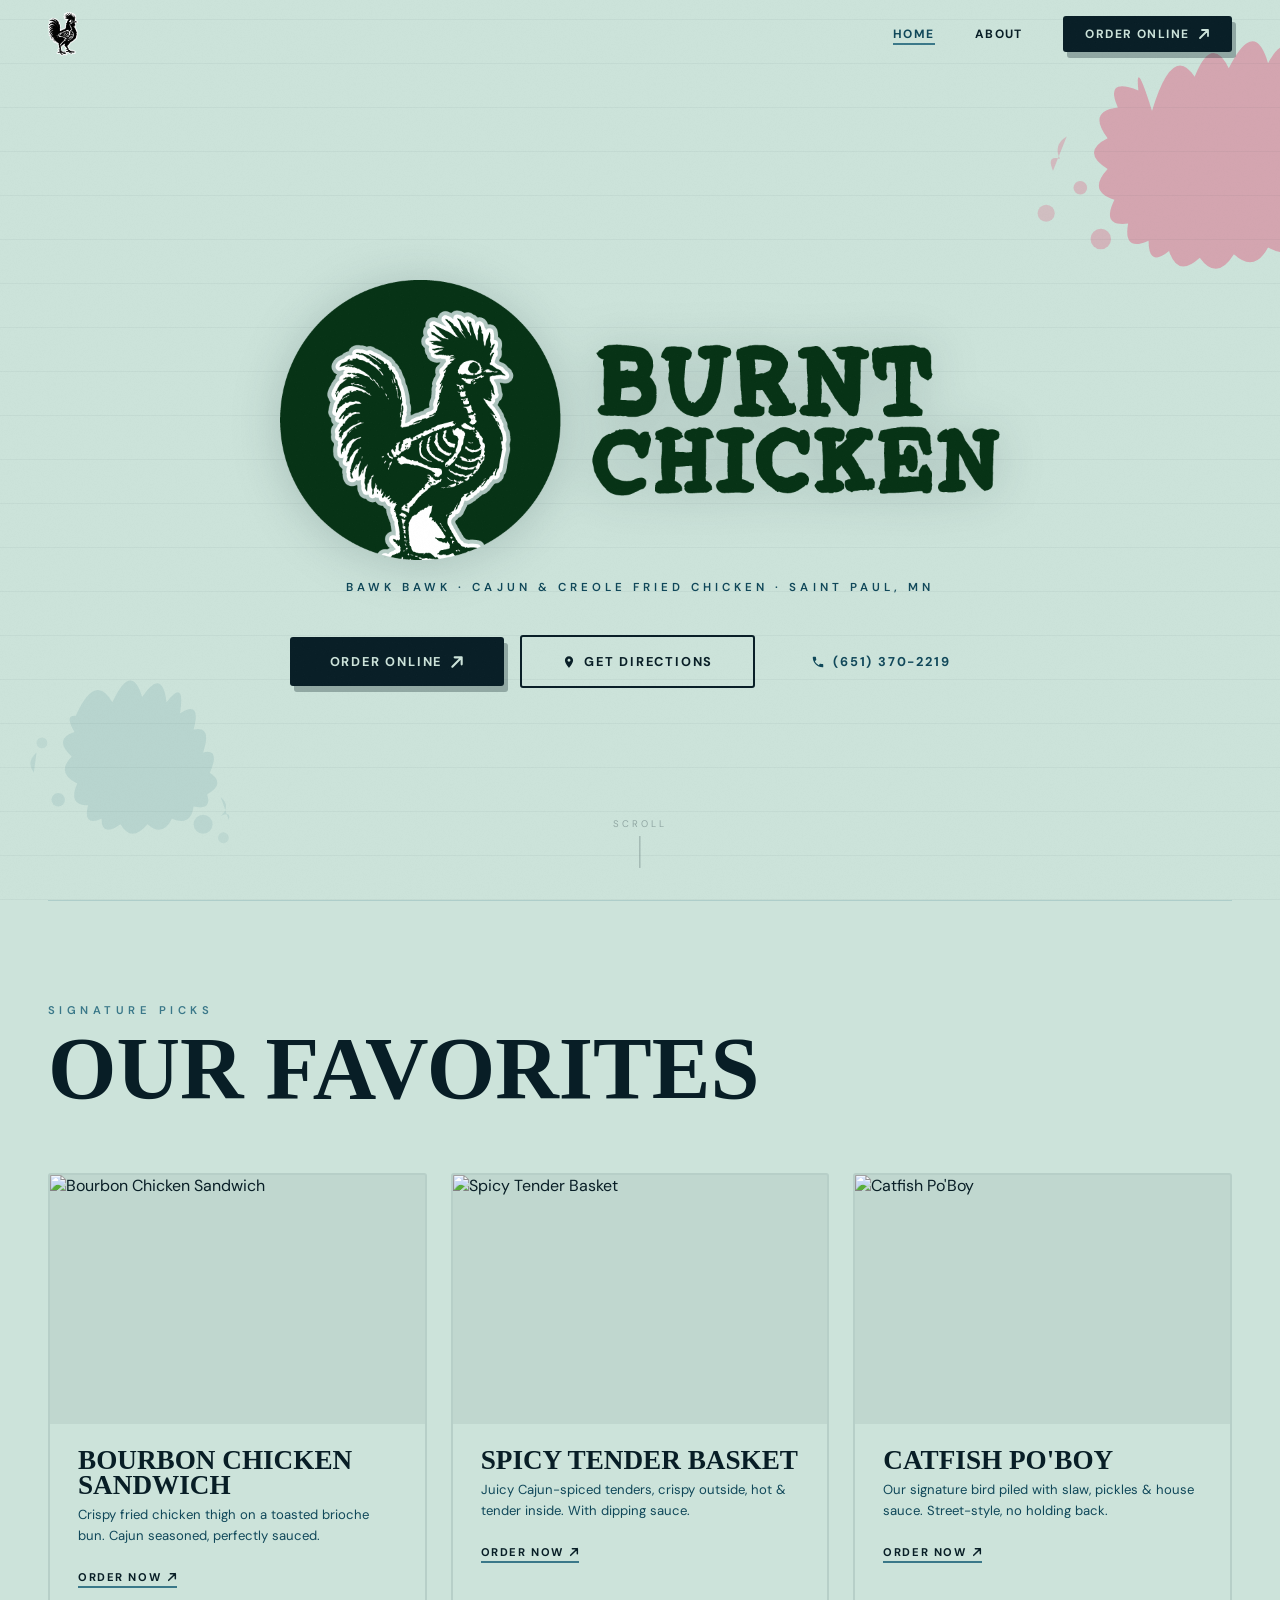
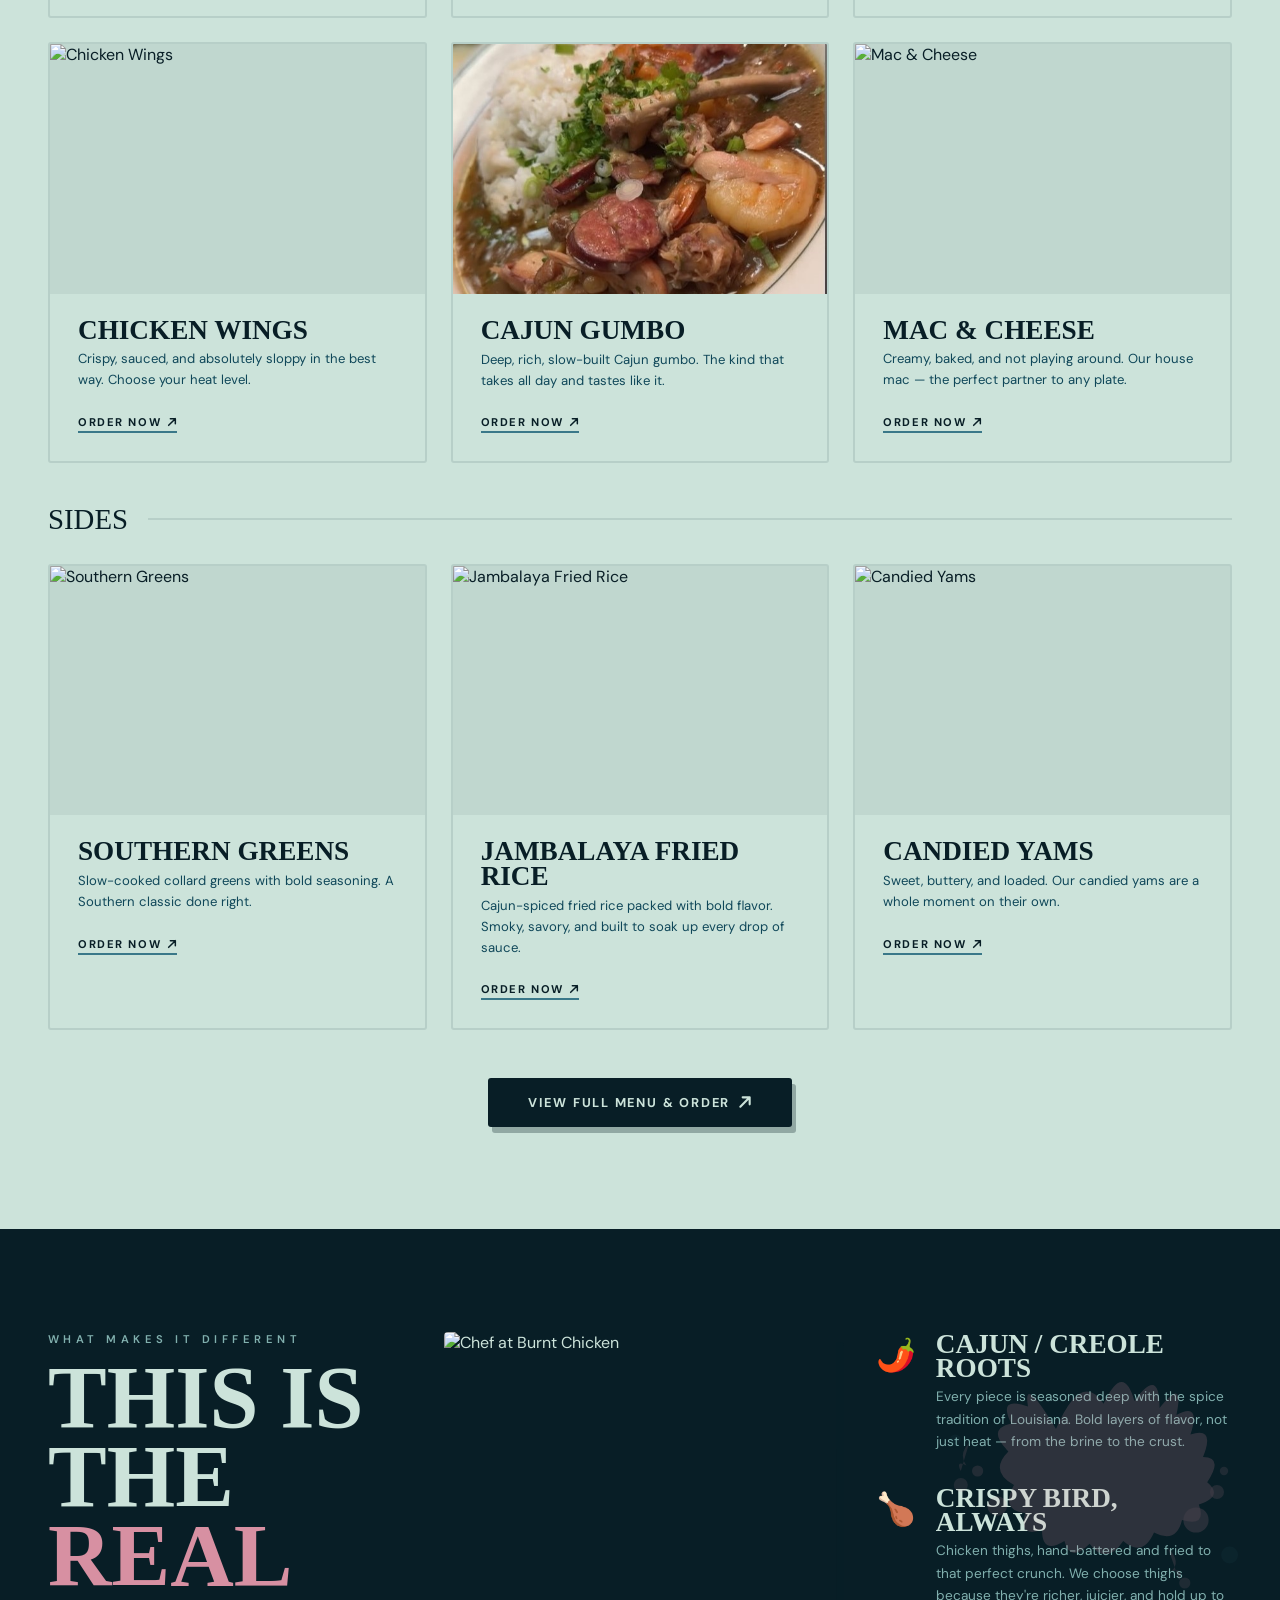
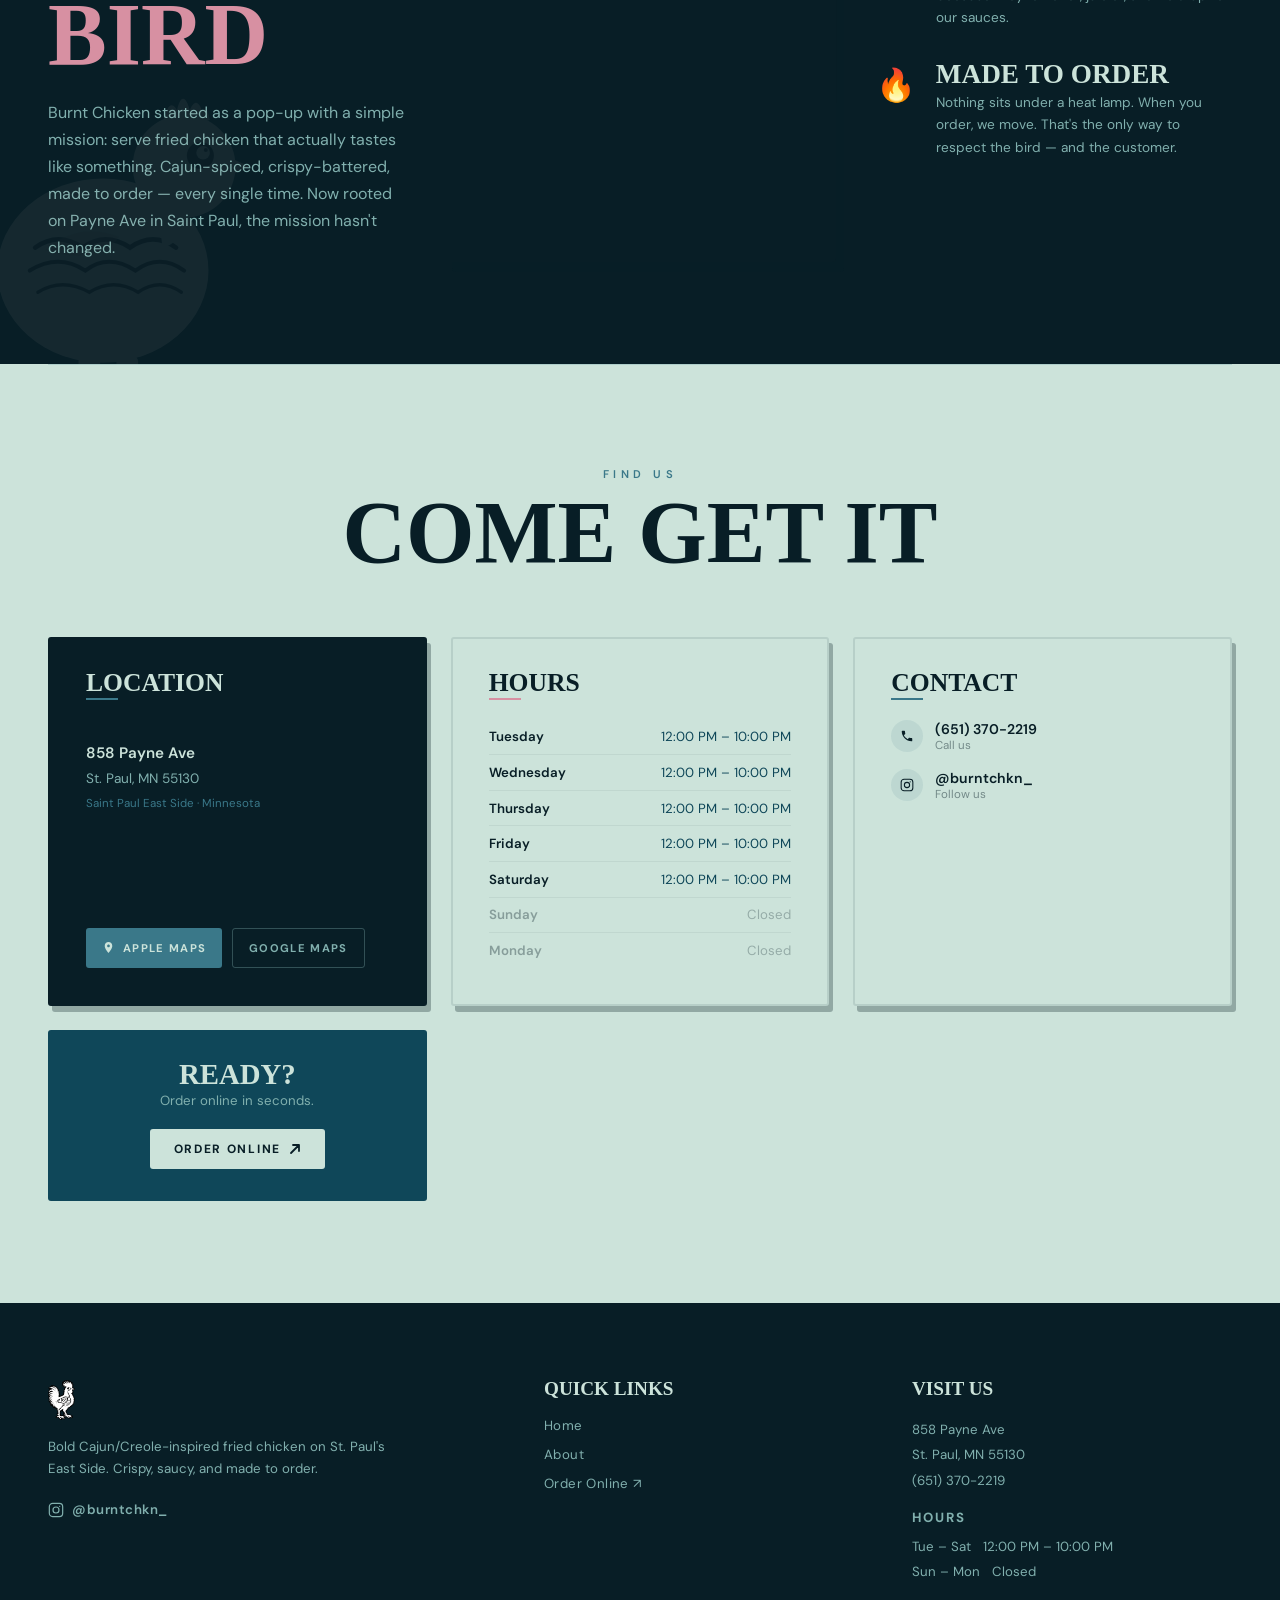
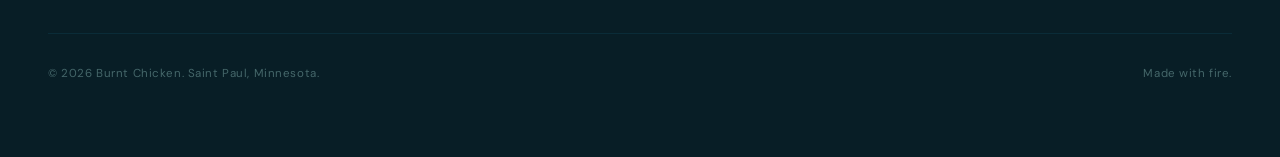
==== commit 1565b96f: "update menu item names: Classic -> Bourbon Chicken Sandwich, Saucy Sandwich -> Catfish Po'Boy Made-w" ====
--- a/index.html
+++ b/index.html
@@ -164,11 +164,11 @@
               e.g. <img src="images/menu-classic.jpg" ...>
               When an image is present, the colour band and emoji hide automatically.
             -->
-            <img src="images/sandwhich.jpeg" alt="The Classic" class="item-card__img">
+            <img src="images/sandwhich.jpeg" alt="Bourbon Chicken Sandwich" class="item-card__img">
             <div class="item-card__band" style="background:#0F4759"></div>
             <div class="item-card__body">
               <span class="item-card__emoji">🍗</span>
-              <h3 class="item-card__name">The Classic</h3>
+              <h3 class="item-card__name">Bourbon Chicken Sandwich</h3>
               <p class="item-card__desc">Crispy fried chicken thigh on a toasted brioche bun. Cajun seasoned, perfectly sauced.</p>
               <a href="https://o.spoton.com/BL-3229-C4A0-83FE" target="_blank" rel="noopener noreferrer" class="item-card__cta">
                 Order Now
@@ -198,11 +198,11 @@
 
           <article class="item-card">
             <!-- MENU PHOTO: Replace with images/menu-sandwich.jpg -->
-            <img src="images/sandwhch.jpeg" alt="Saucy Sandwich" class="item-card__img">
+            <img src="images/sandwhch.jpeg" alt="Catfish Po'Boy" class="item-card__img">
             <div class="item-card__band" style="background:#081E26"></div>
             <div class="item-card__body">
               <span class="item-card__emoji">🥪</span>
-              <h3 class="item-card__name">Saucy Sandwich</h3>
+              <h3 class="item-card__name">Catfish Po'Boy</h3>
               <p class="item-card__desc">Our signature bird piled with slaw, pickles &amp; house sauce. Street-style, no holding back.</p>
               <a href="https://o.spoton.com/BL-3229-C4A0-83FE" target="_blank" rel="noopener noreferrer" class="item-card__cta">
                 Order Now
--- a/css/styles.css
+++ b/css/styles.css
@@ -212,6 +212,14 @@
 }
 .header__mobile nav a:hover { color: var(--teal); }
 
+/* Keep Order Online button legible inside the mobile menu */
+.header__mobile .btn--primary {
+  color: var(--paper);
+}
+.header__mobile .btn--primary:hover {
+  color: var(--paper);
+}
+
 /* ---- Button base ------------------------------------------ */
 .btn {
   display: inline-flex;
@@ -976,6 +984,15 @@
   .header__nav { display: none; }
   .header__toggle { display: flex; }
   .header__mobile { display: block; }
+
+  /* Always show a solid header background on mobile so the
+     hamburger is visible over both light and dark hero sections */
+  .header {
+    background: rgba(204,227,218,.97);
+    backdrop-filter: blur(8px);
+    box-shadow: var(--shadow-sm);
+    border-bottom: 1px solid rgba(58,120,137,.18);
+  }
 }
 
 @media (min-width: 1024px) {
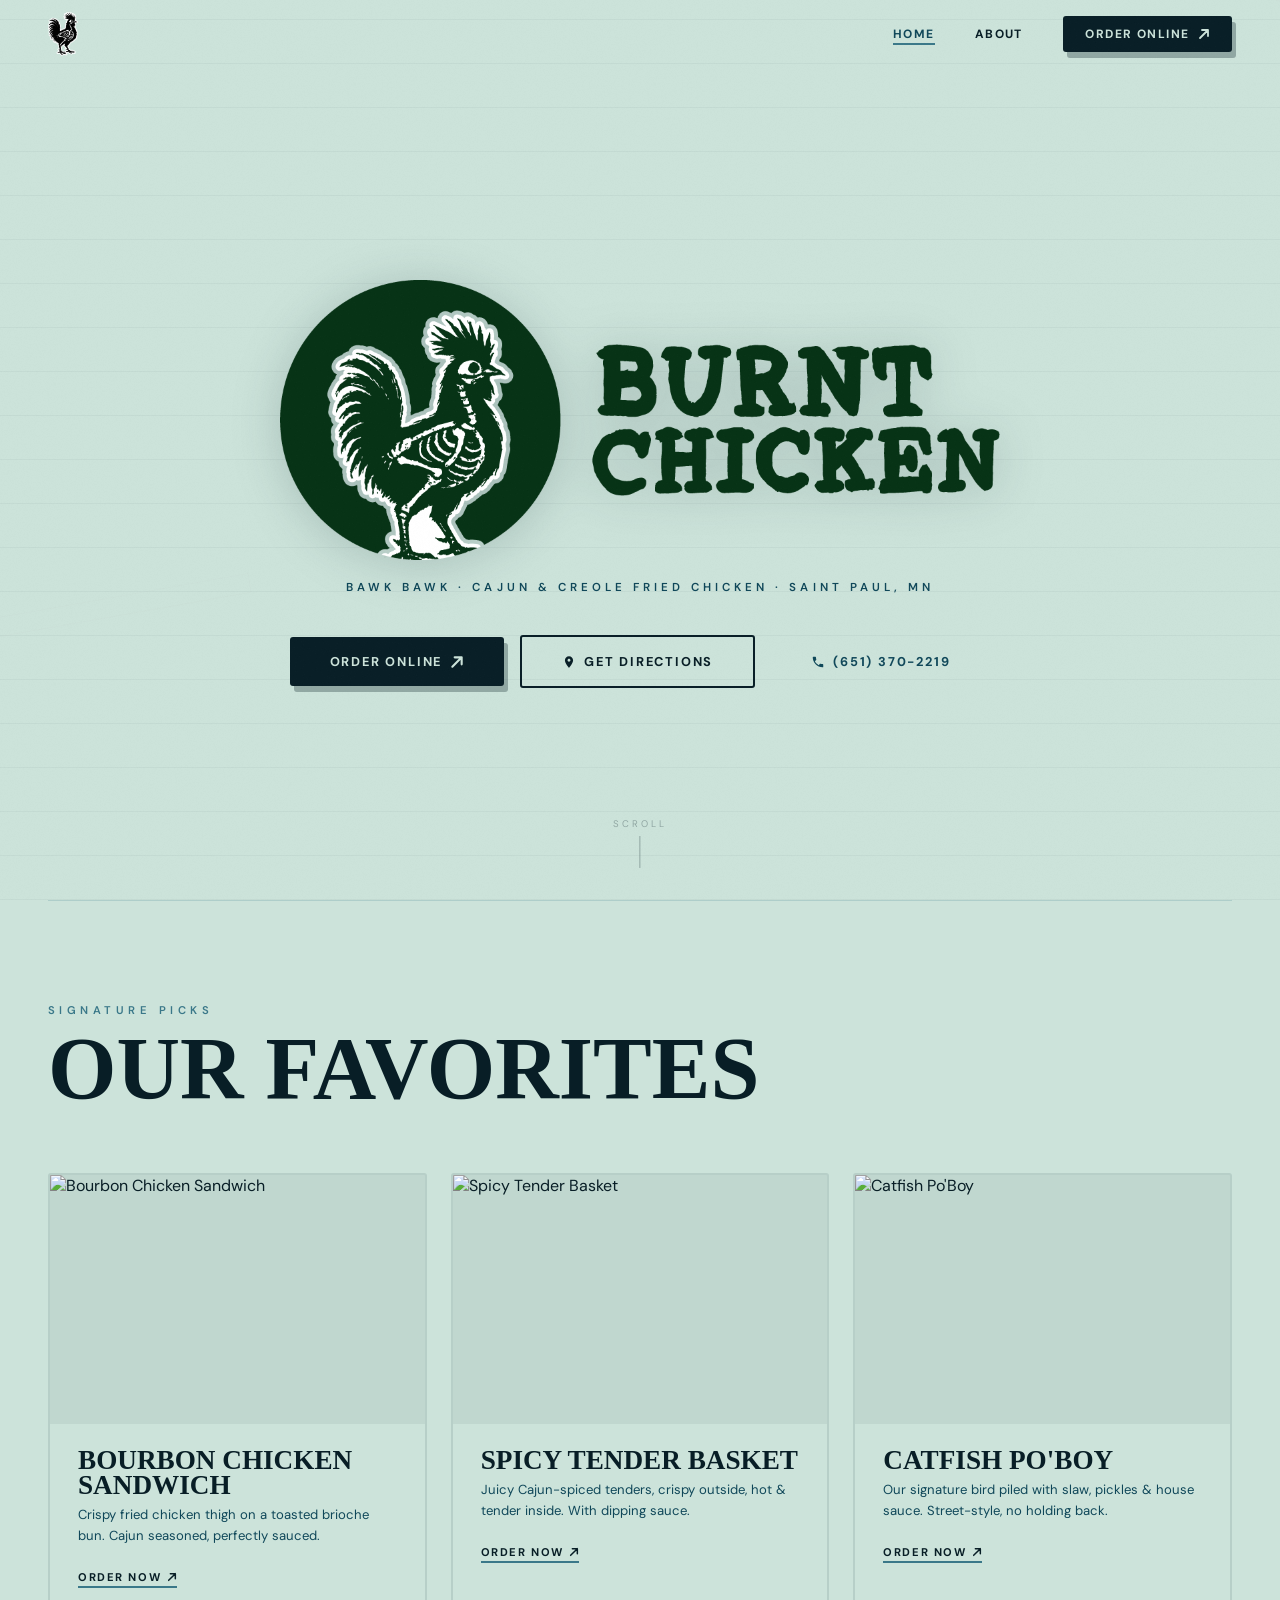
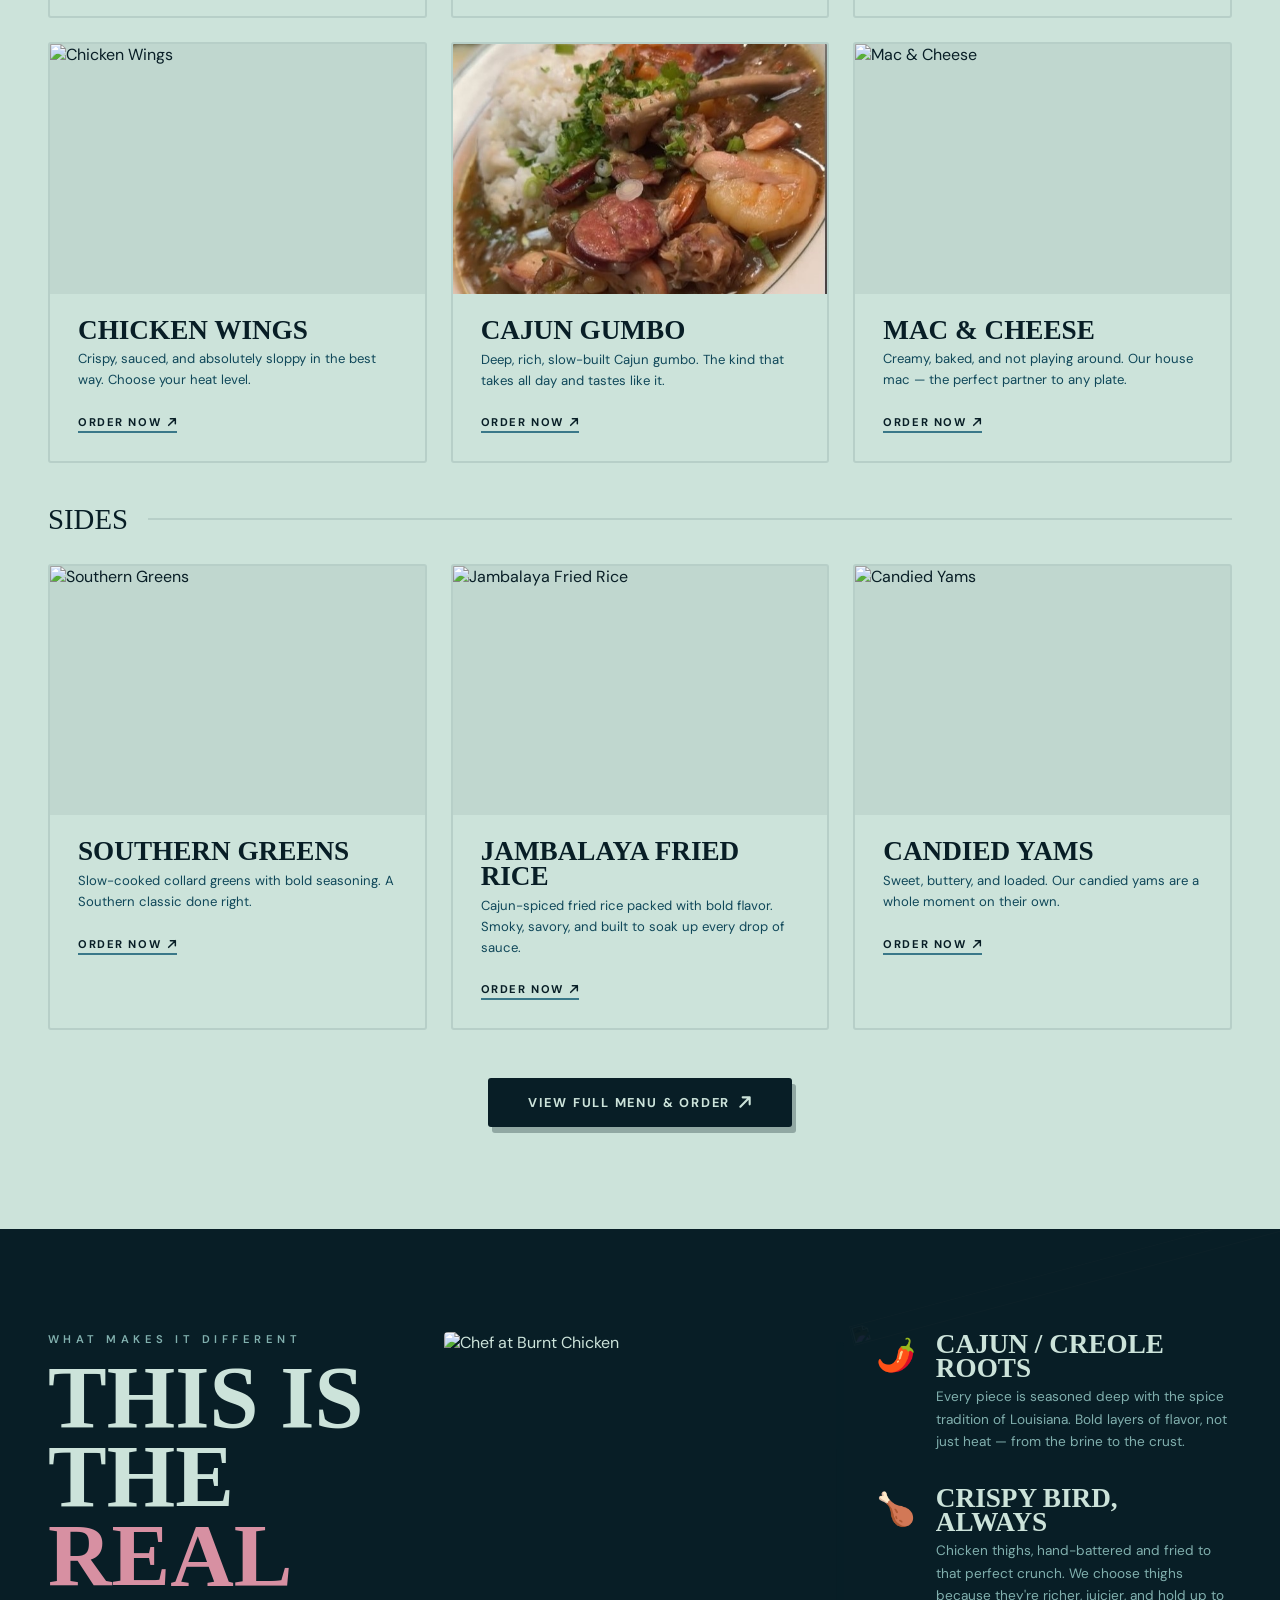
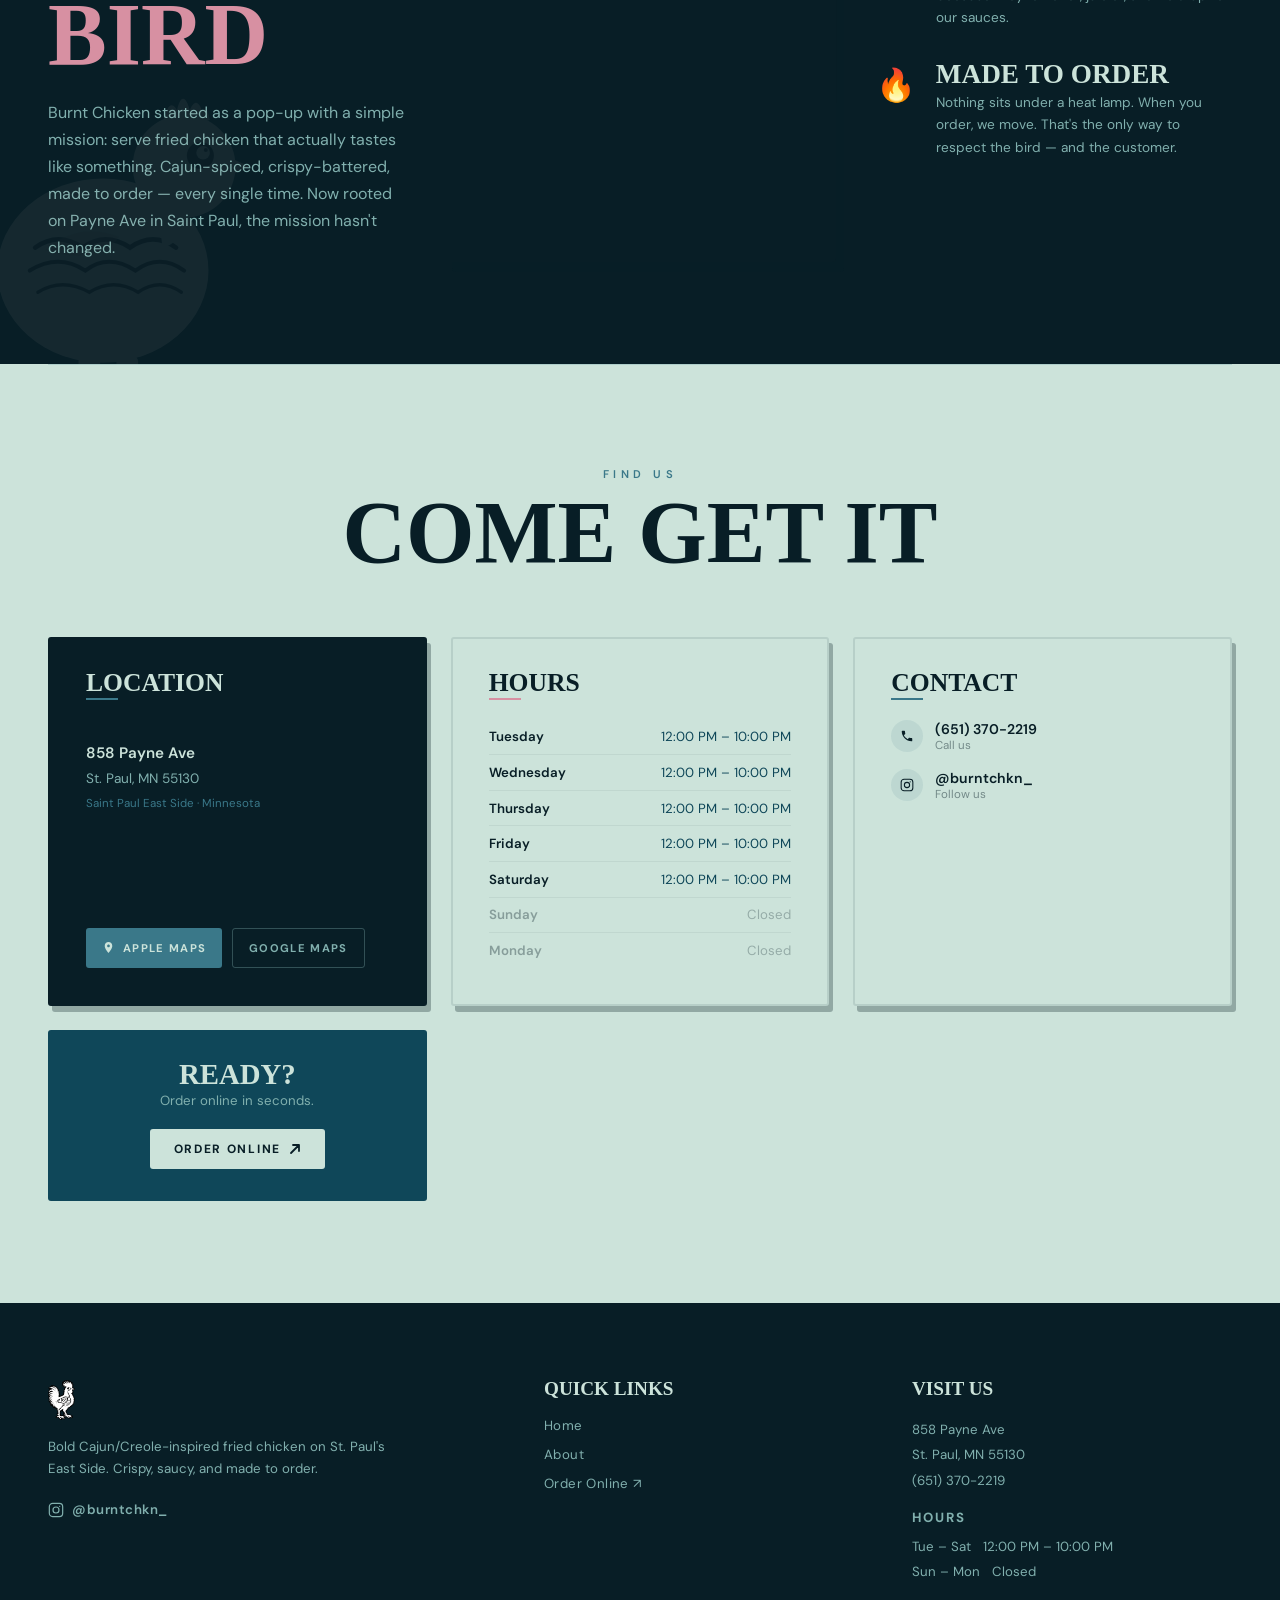
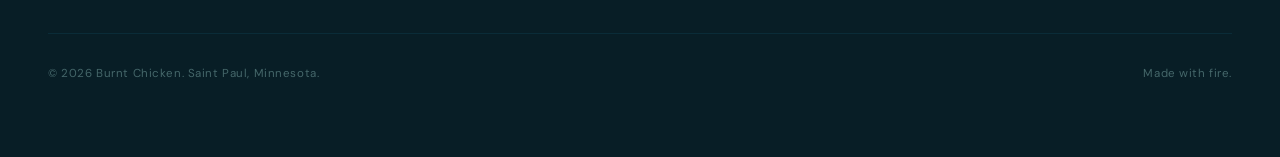
==== commit de98132f: "replace splatters with faded crawfish and catfish silhouettes Made-with: Cursor" ====
--- a/index.html
+++ b/index.html
@@ -101,8 +101,8 @@
       -->
       <!-- <img src="images/hero-bg.jpg" alt="" class="hero__bg-photo" aria-hidden="true"> -->
 
-      <img src="brand/splatter-1.svg" alt="" class="hero__splatter-1" aria-hidden="true">
-      <img src="brand/splatter-2.svg" alt="" class="hero__splatter-2" aria-hidden="true">
+      <img src="brand/crawfish.svg" alt="" class="hero__splatter-1" aria-hidden="true">
+      <img src="brand/catfish.svg"  alt="" class="hero__splatter-2" aria-hidden="true">
       <img src="brand/chicken-icon.svg" alt="" class="hero__watermark" id="heroWatermark" aria-hidden="true">
 
       <div class="hero__content">
@@ -336,7 +336,7 @@
          VIBE SECTION
          ====================================================== -->
     <section class="vibe" id="vibe">
-      <img src="brand/splatter-3.svg" alt="" class="vibe__splatter" aria-hidden="true">
+      <img src="brand/crawfish.svg" alt="" class="vibe__splatter" aria-hidden="true">
       <img src="brand/chicken-icon.svg" alt="" class="vibe__watermark" aria-hidden="true">
 
       <div class="container">
--- a/css/styles.css
+++ b/css/styles.css
@@ -309,7 +309,8 @@
   width: clamp(18rem,40vw,32rem);
   aspect-ratio: 1;
   pointer-events: none;
-  transform: translate(25%, -15%);
+  transform: translate(20%, -10%) rotate(15deg);
+  opacity: .07;
 }
 .hero__splatter-2 {
   position: absolute;
@@ -317,8 +318,8 @@
   width: clamp(14rem,30vw,22rem);
   aspect-ratio: 1;
   pointer-events: none;
-  transform: translate(-25%, 10%);
-  opacity: .65;
+  transform: translate(-20%, 15%) rotate(-10deg);
+  opacity: .07;
 }
 .hero__watermark {
   position: absolute;
@@ -497,8 +498,10 @@
   top: 2rem; right: 0;
   width: clamp(16rem, 35vw, 28rem);
   aspect-ratio: 1;
-  opacity: .28;
-  pointer-events: none;
+  opacity: .08;
+  filter: invert(1);
+  pointer-events: none;
+  transform: translate(15%, 0) rotate(-15deg);
 }
 .vibe__watermark {
   position: absolute;
@@ -832,6 +835,14 @@
   pointer-events: none;
   transform: translate(12%, 4%);
 }
+.about-hero__watermark--crawfish {
+  right: auto;
+  left: 0;
+  bottom: auto;
+  top: 68px;
+  transform: translate(-15%, 0) rotate(20deg);
+  opacity: .07;
+}
 .about-hero__content { position: relative; z-index: 2; }
 .about-hero__label { color: var(--teal-light); }
 .about-hero__headline {
@@ -858,9 +869,9 @@
   top: 0; right: 0;
   width: clamp(14rem, 28vw, 20rem);
   aspect-ratio: 1;
-  opacity: .38;
-  pointer-events: none;
-  transform: translate(20%, -10%);
+  opacity: .07;
+  pointer-events: none;
+  transform: translate(15%, -8%) rotate(10deg);
 }
 .story__title { font-size: clamp(1.8rem, 4vw, 2.8rem); color: var(--ink); margin-bottom: 1.5rem; }
 .story__text {
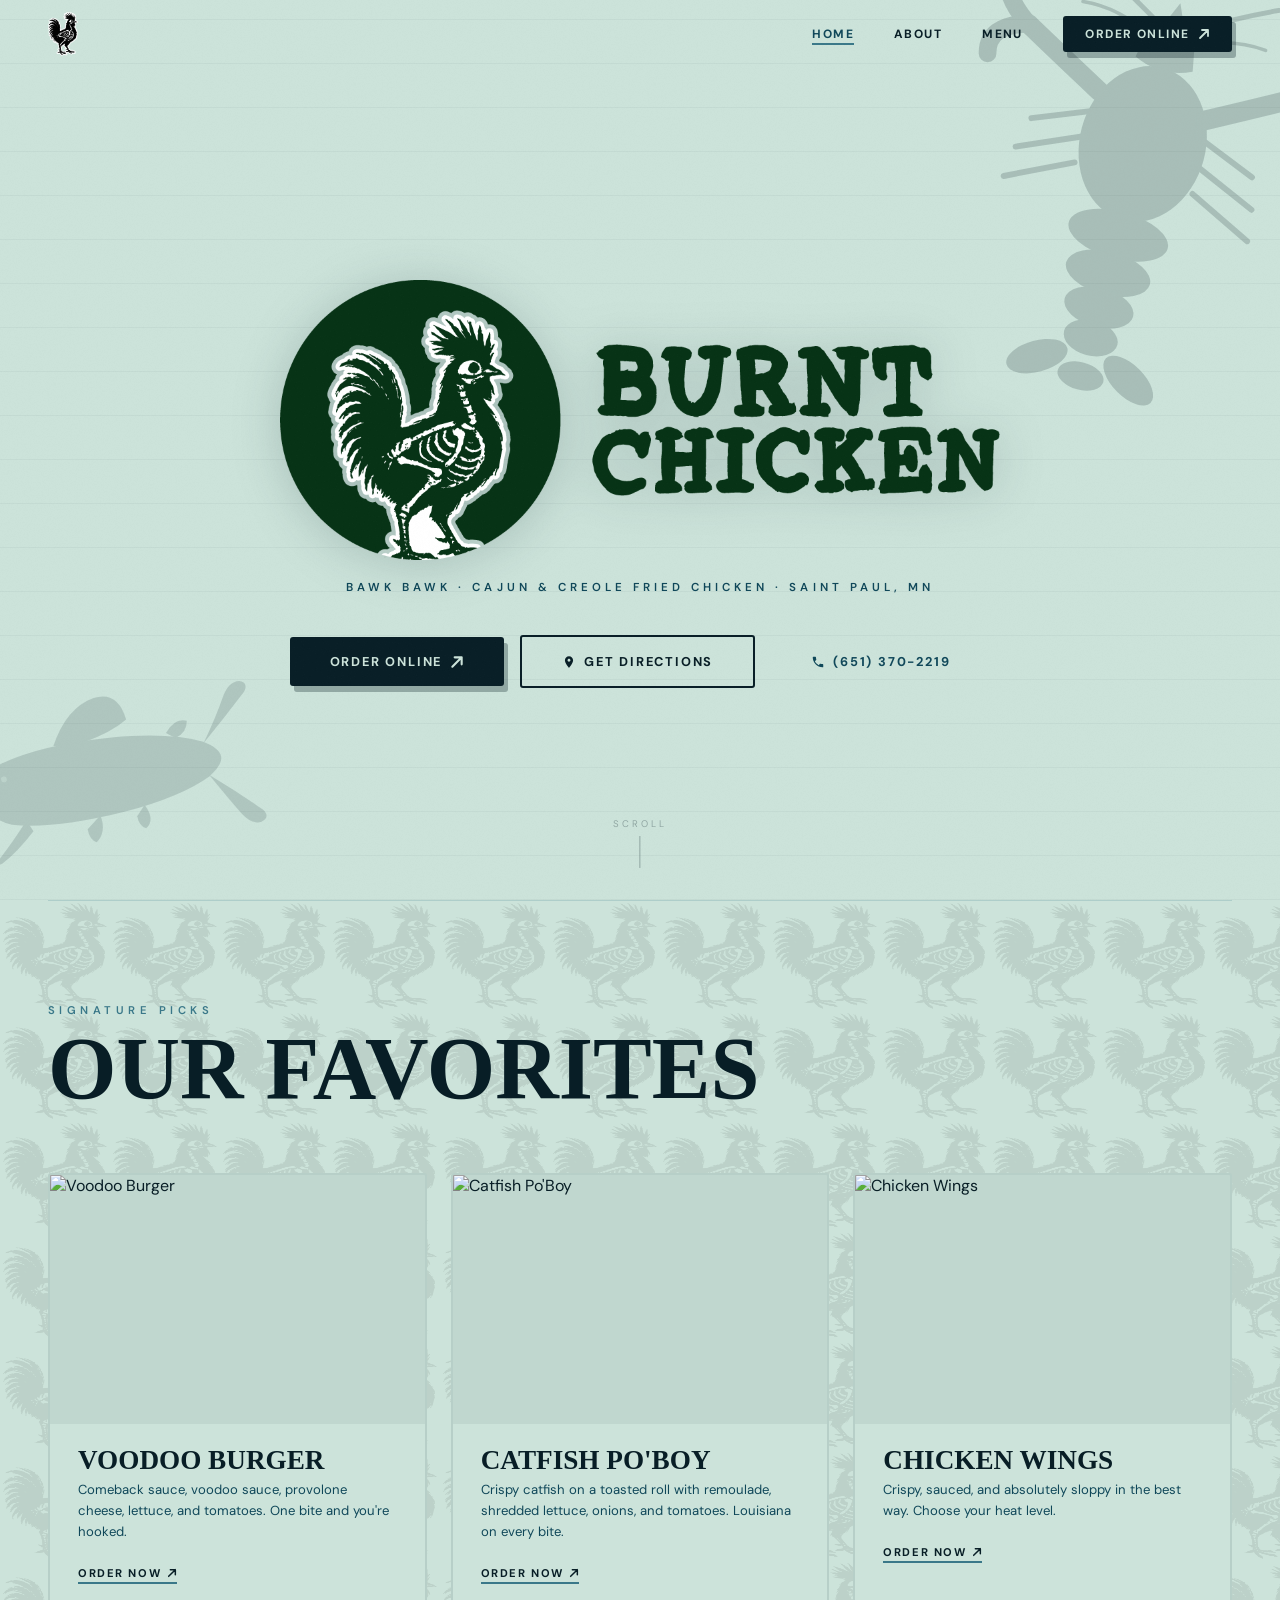
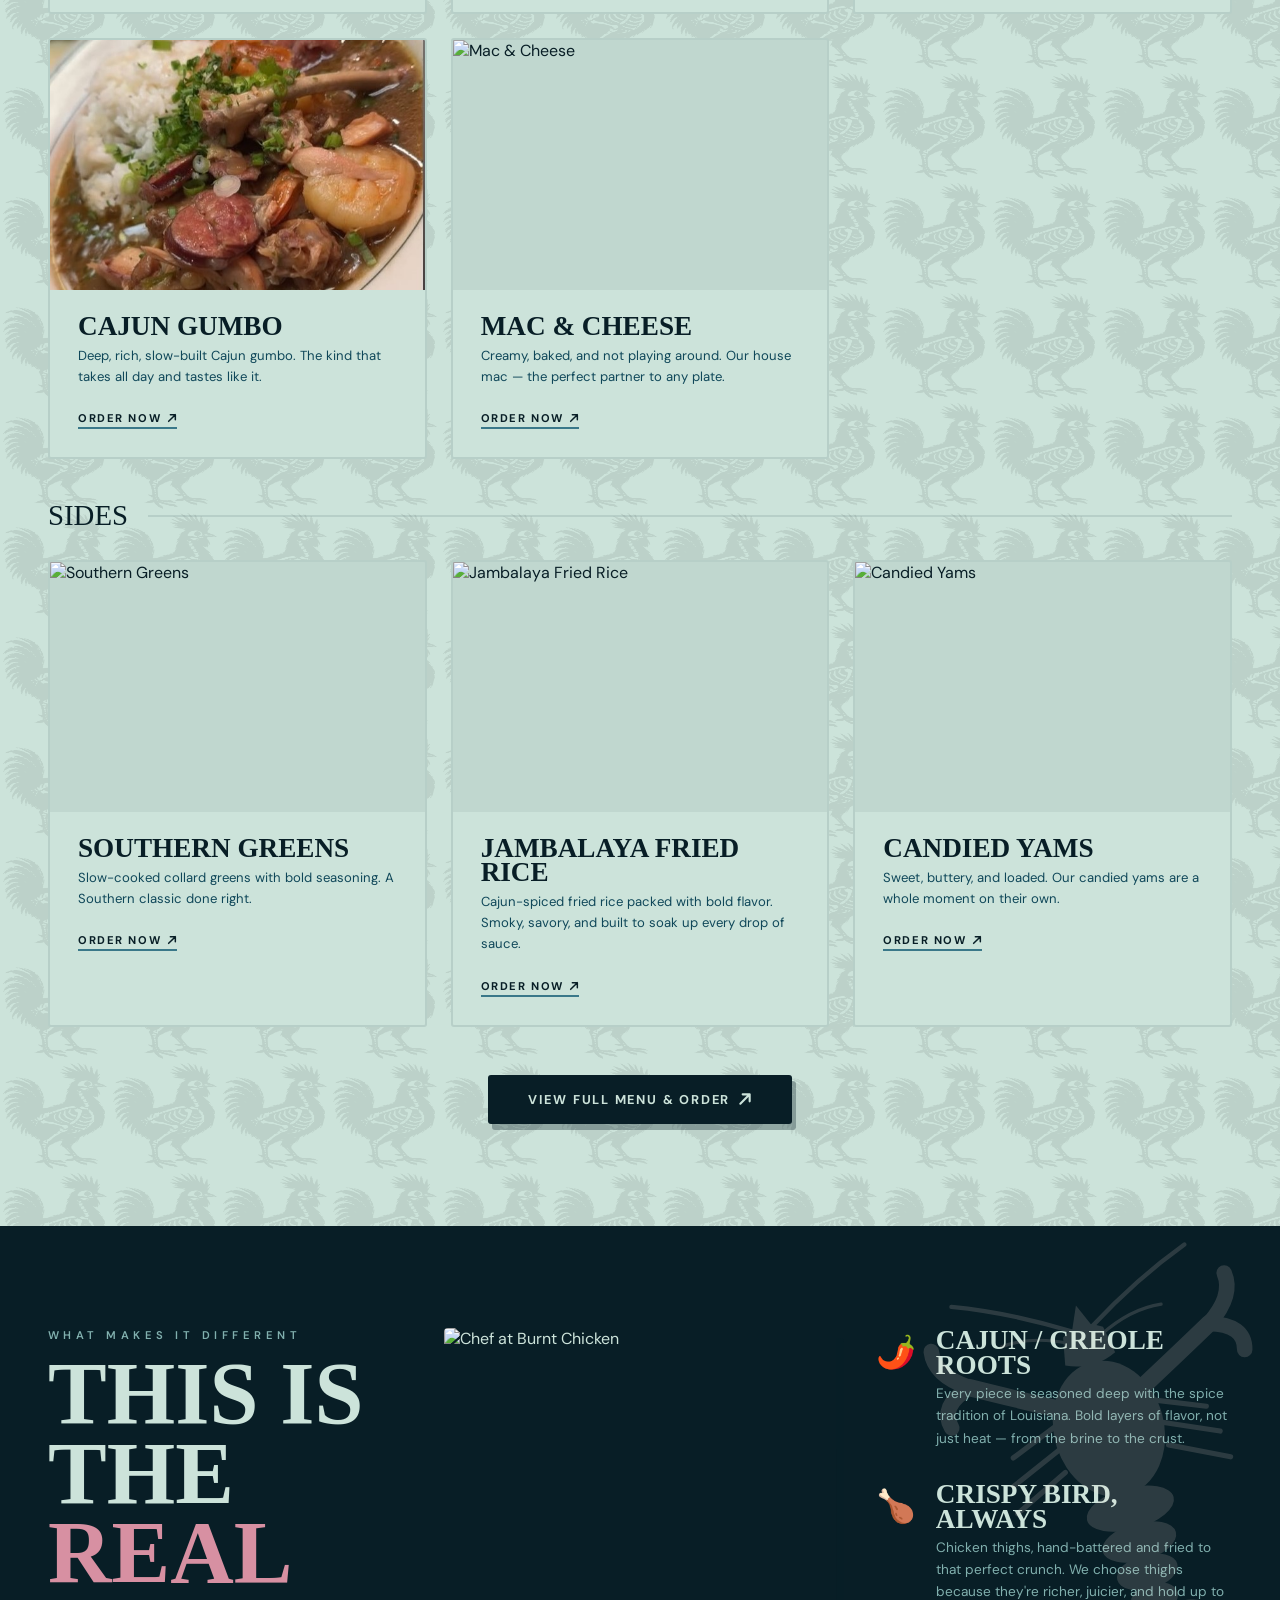
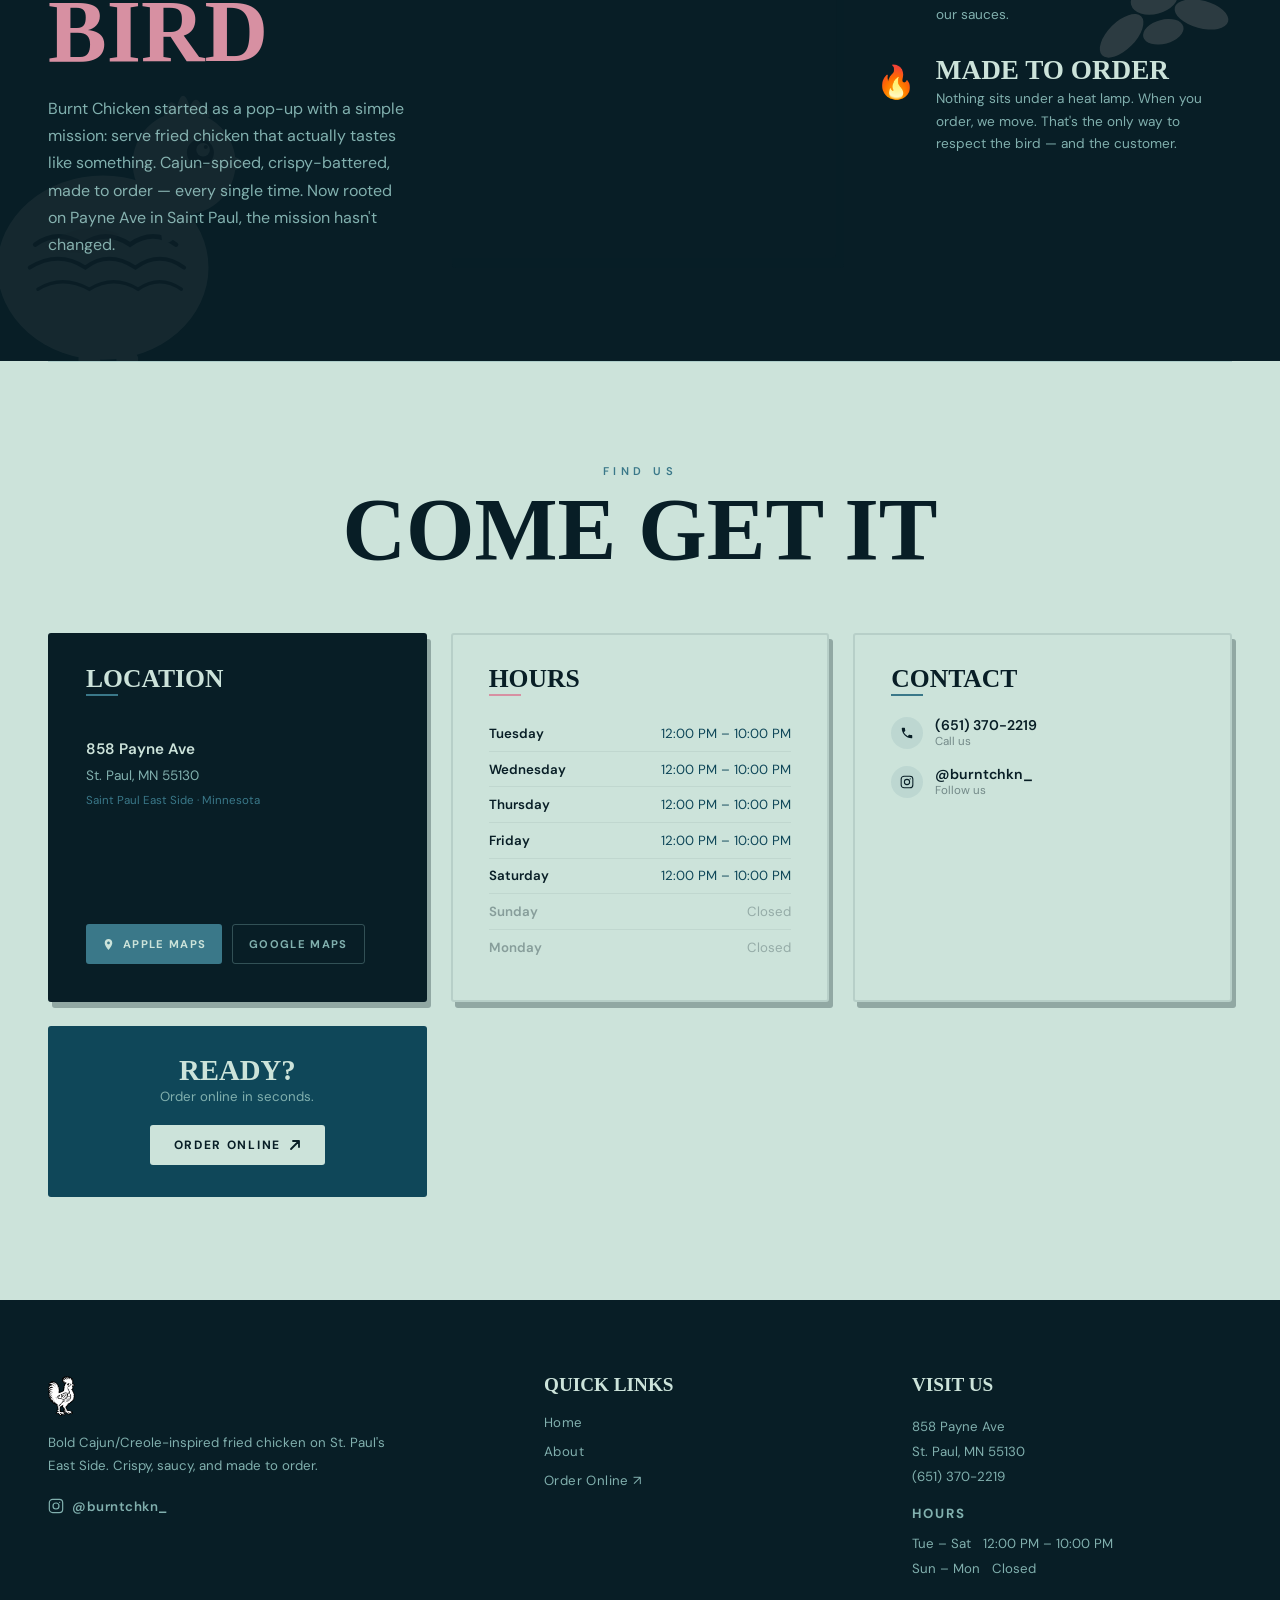
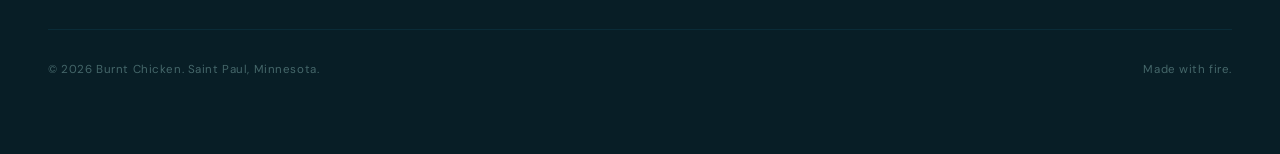
==== commit a4388169: "changes" ====
--- a/index.html
+++ b/index.html
@@ -2,7 +2,7 @@
 <html lang="en">
 <head>
   <meta charset="UTF-8">
-  <meta name="viewport" content="width=device-width, initial-scale=1.0">
+  <meta name="viewport" content="width=device-width, initial-scale=1.0, viewport-fit=cover">
   <title>Burnt Chicken | Cajun Fried Chicken | St. Paul, MN</title>
   <meta name="description" content="Burnt Chicken serves bold Cajun/Creole-inspired fried chicken, tenders &amp; sandwiches on Payne Ave in Saint Paul, Minnesota. Order online or visit Tue–Sat 12–10 PM.">
   <meta name="keywords" content="fried chicken St Paul, Cajun fried chicken Minnesota, Burnt Chicken restaurant, Payne Ave Saint Paul">
@@ -10,7 +10,8 @@
   <meta property="og:description" content="Bold Cajun/Creole fried chicken, tenders &amp; sandwiches. Payne Ave, Saint Paul, MN. Tue–Sat 12–10 PM.">
   <meta property="og:type" content="website">
   <link rel="canonical" href="https://burntchicken.com/">
-  <link rel="icon" href="brand/chicken-icon.svg" type="image/svg+xml">
+  <link rel="icon" href="images/logo.png" type="image/png">
+  <link rel="apple-touch-icon" href="images/logo.png">
   <link rel="stylesheet" href="css/styles.css">
 
   <!-- LocalBusiness structured data -->
@@ -59,6 +60,7 @@
       <nav class="header__nav" aria-label="Main navigation">
         <a href="index.html" class="active">Home</a>
         <a href="about.html">About</a>
+        <a href="https://o.spoton.com/BL-3229-C4A0-83FE" target="_blank" rel="noopener noreferrer">Menu</a>
         <a href="https://o.spoton.com/BL-3229-C4A0-83FE" target="_blank" rel="noopener noreferrer" class="btn btn--primary">
           Order Online
           <svg width="12" height="12" viewBox="0 0 12 12" fill="none" aria-hidden="true">
@@ -76,6 +78,7 @@
       <nav>
         <a href="index.html">Home</a>
         <a href="about.html">About</a>
+        <a href="https://o.spoton.com/BL-3229-C4A0-83FE" target="_blank" rel="noopener noreferrer">Menu</a>
         <a href="https://o.spoton.com/BL-3229-C4A0-83FE" target="_blank" rel="noopener noreferrer" class="btn btn--primary" style="justify-content:center;margin-top:.5rem;">
           Order Online
           <svg width="12" height="12" viewBox="0 0 12 12" fill="none" aria-hidden="true">
@@ -164,29 +167,12 @@
               e.g. <img src="images/menu-classic.jpg" ...>
               When an image is present, the colour band and emoji hide automatically.
             -->
-            <img src="images/sandwhich.jpeg" alt="Bourbon Chicken Sandwich" class="item-card__img">
+            <img src="images/sandwhich.jpeg" alt="Voodoo Burger" class="item-card__img">
             <div class="item-card__band" style="background:#0F4759"></div>
             <div class="item-card__body">
-              <span class="item-card__emoji">🍗</span>
-              <h3 class="item-card__name">Bourbon Chicken Sandwich</h3>
-              <p class="item-card__desc">Crispy fried chicken thigh on a toasted brioche bun. Cajun seasoned, perfectly sauced.</p>
-              <a href="https://o.spoton.com/BL-3229-C4A0-83FE" target="_blank" rel="noopener noreferrer" class="item-card__cta">
-                Order Now
-                <svg width="10" height="10" viewBox="0 0 12 12" fill="none" aria-hidden="true">
-                  <path d="M2 10L10 2M10 2H4M10 2V8" stroke="currentColor" stroke-width="1.8" stroke-linecap="round" stroke-linejoin="round"/>
-                </svg>
-              </a>
-            </div>
-          </article>
-
-          <article class="item-card">
-            <!-- MENU PHOTO: Replace with images/menu-tenders.jpg -->
-            <img src="images/tenders.JPG" alt="Spicy Tender Basket" class="item-card__img">
-            <div class="item-card__band" style="background:#3A7889"></div>
-            <div class="item-card__body">
-              <span class="item-card__emoji">🔥</span>
-              <h3 class="item-card__name">Spicy Tender Basket</h3>
-              <p class="item-card__desc">Juicy Cajun-spiced tenders, crispy outside, hot &amp; tender inside. With dipping sauce.</p>
+              <span class="item-card__emoji">🍔</span>
+              <h3 class="item-card__name">Voodoo Burger</h3>
+              <p class="item-card__desc">Comeback sauce, voodoo sauce, provolone cheese, lettuce, and tomatoes. One bite and you're hooked.</p>
               <a href="https://o.spoton.com/BL-3229-C4A0-83FE" target="_blank" rel="noopener noreferrer" class="item-card__cta">
                 Order Now
                 <svg width="10" height="10" viewBox="0 0 12 12" fill="none" aria-hidden="true">
@@ -203,7 +189,7 @@
             <div class="item-card__body">
               <span class="item-card__emoji">🥪</span>
               <h3 class="item-card__name">Catfish Po'Boy</h3>
-              <p class="item-card__desc">Our signature bird piled with slaw, pickles &amp; house sauce. Street-style, no holding back.</p>
+              <p class="item-card__desc">Crispy catfish on a toasted roll with remoulade, shredded lettuce, onions, and tomatoes. Louisiana on every bite.</p>
               <a href="https://o.spoton.com/BL-3229-C4A0-83FE" target="_blank" rel="noopener noreferrer" class="item-card__cta">
                 Order Now
                 <svg width="10" height="10" viewBox="0 0 12 12" fill="none" aria-hidden="true">
--- a/css/styles.css
+++ b/css/styles.css
@@ -97,6 +97,7 @@
   position: fixed;
   top: 0; left: 0; right: 0;
   z-index: 100;
+  padding-top: env(safe-area-inset-top);
   transition: background .3s var(--ease), box-shadow .3s var(--ease);
 }
 .header.scrolled {
@@ -287,7 +288,7 @@
   justify-content: center;
   overflow: hidden;
   background: var(--paper);
-  padding-top: 68px;
+  padding-top: calc(68px + env(safe-area-inset-top));
 }
 
 /* Horizontal rule grain lines */
@@ -310,7 +311,7 @@
   aspect-ratio: 1;
   pointer-events: none;
   transform: translate(20%, -10%) rotate(15deg);
-  opacity: .07;
+  opacity: .18;
 }
 .hero__splatter-2 {
   position: absolute;
@@ -319,7 +320,7 @@
   aspect-ratio: 1;
   pointer-events: none;
   transform: translate(-20%, 15%) rotate(-10deg);
-  opacity: .07;
+  opacity: .14;
 }
 .hero__watermark {
   position: absolute;
@@ -407,6 +408,23 @@
   position: relative;
   padding-block: clamp(4rem, 8vw, 7rem);
   background: var(--paper);
+  overflow: hidden;
+}
+.featured::before {
+  content: '';
+  position: absolute;
+  inset: 0;
+  background-image: url('../images/logo.png');
+  background-size: 110px 110px;
+  background-repeat: repeat;
+  opacity: .08;
+  mix-blend-mode: multiply;
+  pointer-events: none;
+  z-index: 0;
+}
+.featured .container {
+  position: relative;
+  z-index: 1;
 }
 .section-label {
   font-family: var(--font-sans);
@@ -498,7 +516,7 @@
   top: 2rem; right: 0;
   width: clamp(16rem, 35vw, 28rem);
   aspect-ratio: 1;
-  opacity: .08;
+  opacity: .15;
   filter: invert(1);
   pointer-events: none;
   transform: translate(15%, 0) rotate(-15deg);
@@ -813,7 +831,7 @@
   justify-content: flex-end;
   background: var(--ink);
   overflow: hidden;
-  padding-top: 68px;
+  padding-top: calc(68px + env(safe-area-inset-top));
   padding-bottom: clamp(2.5rem, 5vw, 4rem);
 }
 .about-hero__bg {
@@ -839,9 +857,9 @@
   right: auto;
   left: 0;
   bottom: auto;
-  top: 68px;
+  top: calc(68px + env(safe-area-inset-top));
   transform: translate(-15%, 0) rotate(20deg);
-  opacity: .07;
+  opacity: .13;
 }
 .about-hero__content { position: relative; z-index: 2; }
 .about-hero__label { color: var(--teal-light); }
@@ -869,7 +887,7 @@
   top: 0; right: 0;
   width: clamp(14rem, 28vw, 20rem);
   aspect-ratio: 1;
-  opacity: .07;
+  opacity: .15;
   pointer-events: none;
   transform: translate(15%, -8%) rotate(10deg);
 }
@@ -1003,6 +1021,8 @@
     backdrop-filter: blur(8px);
     box-shadow: var(--shadow-sm);
     border-bottom: 1px solid rgba(58,120,137,.18);
+    /* Stretch background colour into the notch/status-bar area */
+    background-clip: padding-box;
   }
 }
 
